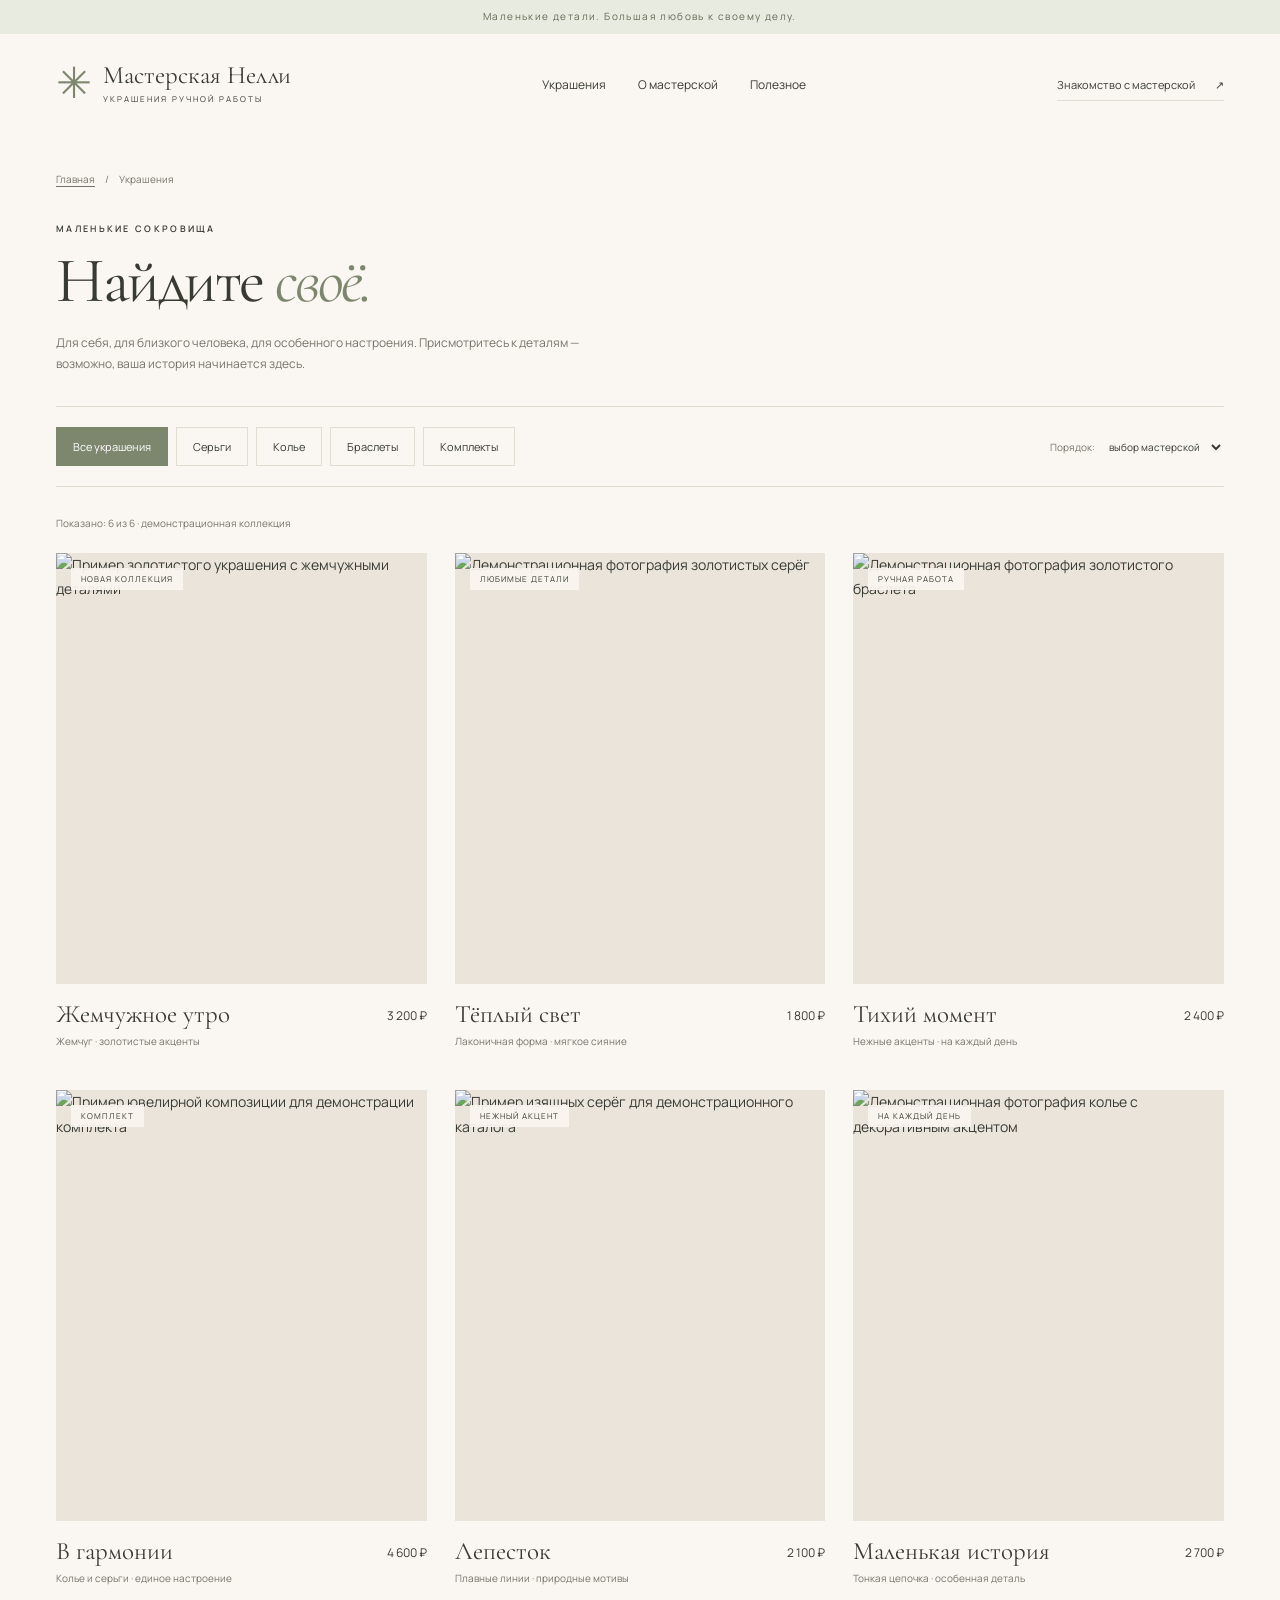
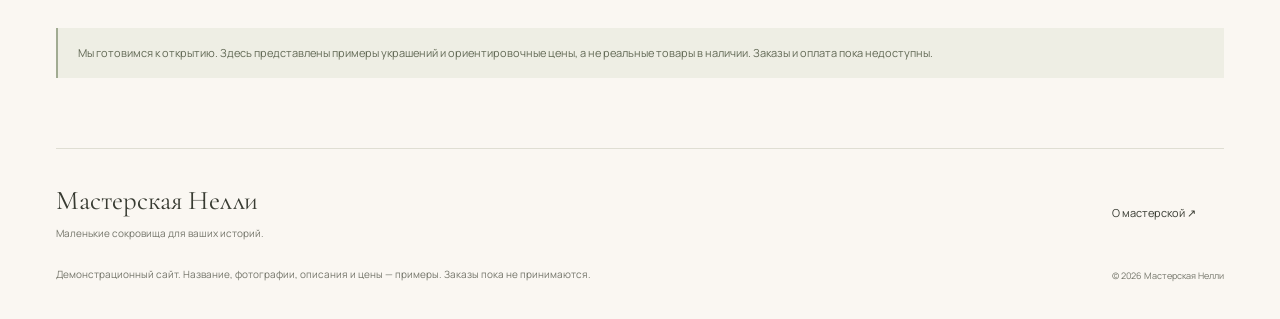
==== catalog.html @ 35646b47 "Nelly workshop initial" ====
<!doctype html>
<html lang="ru">
<head>
  <meta charset="utf-8">
  <meta name="viewport" content="width=device-width, initial-scale=1">
  <meta name="description" content="Коллекция украшений Мастерской Нелли: серьги, колье, браслеты и комплекты. Демонстрационный каталог ручной работы.">
  <meta name="theme-color" content="#faf7f2">
  <title>Украшения — Мастерская Нелли</title>
  <link rel="stylesheet" href="styles.css">
  <script src="app.js" defer></script>
</head>
<body>
  <a class="skip-link" href="#main">Перейти к содержимому</a>
  <div class="announcement">Маленькие детали. Большая любовь к своему делу.</div>
  <header class="site-header">
    <a class="brand" href="index.html" aria-label="Мастерская Нелли — главная"><span class="brand-flower" aria-hidden="true">✳</span><span>Мастерская Нелли<small>украшения ручной работы</small></span></a>
    <nav aria-label="Основная навигация"><a href="catalog.html" aria-current="page">Украшения</a><a href="index.html#story">О мастерской</a><a href="index.html#details">Полезное</a></nav>
    <a class="header-link" href="index.html#story">Знакомство с мастерской <span aria-hidden="true">↗</span></a>
  </header>
  <main id="main" class="container">
    <section class="page-heading" aria-labelledby="catalog-title">
      <nav class="breadcrumbs" aria-label="Хлебные крошки"><a href="index.html">Главная</a><span aria-hidden="true">/</span><span aria-current="page">Украшения</span></nav>
      <p class="eyebrow">Маленькие сокровища</p>
      <h1 id="catalog-title">Найдите <em>своё.</em></h1>
      <p>Для себя, для близкого человека, для особенного настроения. Присмотритесь к деталям — возможно, ваша история начинается здесь.</p>
    </section>
    <section class="catalog-section" aria-label="Каталог украшений">
      <div class="catalog-toolbar">
        <div class="filters" role="group" aria-label="Тип украшения">
          <button class="filter-button" type="button" data-filter="all" aria-pressed="true">Все украшения</button>
          <button class="filter-button" type="button" data-filter="earrings" aria-pressed="false">Серьги</button>
          <button class="filter-button" type="button" data-filter="necklaces" aria-pressed="false">Колье</button>
          <button class="filter-button" type="button" data-filter="bracelets" aria-pressed="false">Браслеты</button>
          <button class="filter-button" type="button" data-filter="sets" aria-pressed="false">Комплекты</button>
        </div>
        <label class="sort-label" for="catalog-sort">Порядок: <select id="catalog-sort"><option value="featured">выбор мастерской</option><option value="price-asc">сначала дешевле</option><option value="price-desc">сначала дороже</option></select></label>
      </div>
      <p class="catalog-count" data-catalog-count aria-live="polite"></p>
      <div class="product-grid" data-catalog></div>
      <noscript><p class="prototype-note">Для просмотра демонстрационного каталога включите JavaScript. Сведения об открытии мастерской появятся на главной странице.</p></noscript>
      <p class="prototype-note">Мы готовимся к открытию. Здесь представлены примеры украшений и ориентировочные цены, а не реальные товары в наличии. Заказы и оплата пока недоступны.</p>
    </section>
  </main>
  <footer class="site-footer container"><div><a class="footer-brand" href="index.html">Мастерская Нелли</a><p>Маленькие сокровища для ваших историй.</p></div><a href="index.html#story">О мастерской ↗</a><p class="demo-note">Демонстрационный сайт. Название, фотографии, описания и цены — примеры. Заказы пока не принимаются.</p><small>© <span data-year>2026</span> Мастерская Нелли</small></footer>
</body>
</html>
---- styles.css ----
@import url('https://fonts.googleapis.com/css2?family=Cormorant+Garamond:ital,wght@0,400;0,500;0,600;1,400;1,500&family=Manrope:wght@400;500;600;700&display=swap');

:root{--paper:#faf7f2;--ink:#383b32;--muted:#74756a;--sage:#7d876e;--sage-dark:#535e46;--blush:#efe1db;--line:#dfded3;--serif:'Cormorant Garamond',Georgia,serif;--sans:'Manrope',Arial,sans-serif}
*{box-sizing:border-box}html{scroll-behavior:smooth;scroll-padding-top:30px}body{margin:0;background:var(--paper);color:var(--ink);font:14px/1.75 var(--sans)}a{color:inherit;text-decoration:none}button,input,select{font:inherit}button,a,select{-webkit-tap-highlight-color:transparent}button{cursor:pointer}img{display:block;width:100%;object-fit:cover}a:focus-visible,button:focus-visible,input:focus-visible,select:focus-visible,summary:focus-visible{outline:3px solid var(--sage-dark);outline-offset:5px}h1,h2,h3,p{margin:0}h1,h2,h3{font-family:var(--serif);font-weight:400;line-height:1.08}em{font-weight:400;color:var(--sage);font-style:italic}.container{width:min(1240px,calc(100% - 112px));margin-inline:auto}.announcement{text-align:center;background:#e8ebdf;color:#626b57;padding:8px 20px;font-size:10px;letter-spacing:1.4px}.site-header{max-width:1440px;margin:auto;display:flex;justify-content:space-between;align-items:center;padding:28px 56px;gap:24px}.brand{display:flex;align-items:center;gap:11px;font:25px/1.1 var(--serif);white-space:nowrap}.brand small{display:block;font:8px/2.4 var(--sans);letter-spacing:2px;text-transform:uppercase}.brand-flower{font-size:43px;color:var(--sage);line-height:1}.site-header nav{display:flex;gap:32px;font-size:12px}.site-header nav a,.header-link{padding-block:6px}.site-header nav a:hover,.text-link:hover,.site-footer a:hover{color:var(--sage)}.header-link{font-size:11px;border-bottom:1px solid var(--line)}.header-link span{margin-left:18px}.skip-link{position:absolute;top:-100px;left:20px;background:var(--paper);padding:12px;z-index:10}.skip-link:focus{top:10px}.hero{display:grid;grid-template-columns:1fr 1fr;gap:70px;align-items:center;padding-top:30px;padding-bottom:72px}.hero-copy{padding:15px 0 25px}.eyebrow{font-size:9px;text-transform:uppercase;letter-spacing:2.3px;font-weight:600;line-height:1.8}.tiny-flower{font-size:20px;vertical-align:middle;margin-right:8px;color:var(--sage)}h1{font-size:clamp(64px,6.3vw,92px);letter-spacing:-2.5px;margin:27px 0 24px;line-height:.99}.hero-description{max-width:350px;font-size:12px;color:var(--muted);line-height:1.95}.button{display:inline-flex;align-items:center;justify-content:center;gap:34px;background:var(--sage);color:white;padding:17px 24px;font-size:11px;border:1px solid transparent;transition:background .2s}.button:hover{background:var(--sage-dark)}.hero .button{margin-top:30px}.hero-note{display:flex;align-items:center;gap:12px;font:italic 16px var(--serif);color:var(--muted);margin-top:30px}.note-line{width:32px;height:1px;background:#b4b7a7}.hero-visual{position:relative;padding:0 12px 22px 0}.hero-image-wrap{position:relative;background:#e8dfd4;border-radius:48% 48% 3px 3px;overflow:hidden}.hero-image{height:550px;filter:saturate(.68);object-position:center}.image-label{position:absolute;bottom:22px;left:0;width:100%;text-align:center;color:#fff;font-size:9px;text-transform:uppercase;letter-spacing:2.2px;text-shadow:0 1px 6px #302b25}.round-note{position:absolute;right:-20px;top:27px;background:#ece8da;border:1px solid #ded9c8;width:107px;height:107px;border-radius:50%;display:flex;flex-direction:column;justify-content:center;align-items:center;font-size:9px;line-height:1.4;transform:rotate(12deg);letter-spacing:1px}.round-note span{font:italic 16px var(--serif)}.floating-note{position:absolute;left:-36px;bottom:0;background:#fffdf8;box-shadow:0 6px 24px #4642370a;padding:16px 23px;display:flex;align-items:center;gap:16px;transform:rotate(-3deg);font:19px var(--serif)}.floating-note>span{font-size:35px;color:var(--sage)}.floating-note small{display:block;font:8px/2.5 var(--sans);color:var(--muted)}.values-strip{display:flex;align-items:center;justify-content:center;gap:50px;border-block:1px solid var(--line);padding:21px 24px;font-size:10px;letter-spacing:.5px}.values-strip i{font-size:17px;color:var(--sage)}.section{padding-block:78px}.section-heading{display:flex;align-items:end;justify-content:space-between;gap:20px}.section-heading h2{margin-top:12px}h2{font-size:clamp(40px,4vw,55px);letter-spacing:-1px}.text-link{font-size:11px;border-bottom:1px solid #b9bdac;padding-bottom:5px;white-space:nowrap}.text-link span{margin-left:24px}.section-intro{color:var(--muted);font-size:12px;margin:18px 0 30px}.product-grid{display:grid;grid-template-columns:repeat(3,minmax(0,1fr));gap:28px}.product-card{min-width:0}.product-photo{display:block;position:relative;background:#ebe4db;overflow:hidden;aspect-ratio:4/4.65}.product-photo img{height:100%;filter:saturate(.65);transition:transform .5s}.product-photo:hover img{transform:scale(1.04)}.product-tag{position:absolute;top:15px;left:15px;background:#faf7f0ed;padding:4px 10px;font-size:8px;letter-spacing:1px;text-transform:uppercase}.product-info{padding-top:17px;display:flex;justify-content:space-between;gap:10px}.product-info h3{font-size:25px}.product-info a:hover{color:var(--sage)}.product-info p{font-size:10px;color:var(--muted);margin-top:5px}.product-price{white-space:nowrap;font-size:12px;padding-top:4px}.story-section{background:#eeeae1;padding-block:65px}.story-grid{display:grid;grid-template-columns:1fr 1fr;gap:90px;align-items:center}.story-art{background:#e2e5da;min-height:370px;padding:40px;position:relative;display:flex;align-items:center;justify-content:center;text-align:center}.story-art-inner{border:1px solid #bfc5b2;padding:45px 20px;width:100%}.story-symbol{position:absolute;top:12px;left:22px;font-size:65px;color:#9aa389;background:#e2e5da;line-height:1}.story-art p{font:35px/1.3 var(--serif);margin:22px 0}.story-signature{font:italic 23px var(--serif)}.story-caption{position:absolute;bottom:12px;font-size:8px;color:#636c58}.story-copy h2{font-size:43px;margin:17px 0 25px}.story-copy>p:not(.eyebrow){font-size:12px;color:var(--muted);margin-top:16px}.handwritten{display:block;font:italic 24px var(--serif);color:var(--sage);margin-top:22px}.center-heading{text-align:center}.center-heading h2{margin-top:15px}.care-grid{display:grid;grid-template-columns:repeat(3,1fr);margin-top:40px}.care-grid article{text-align:center;padding:0 40px}.care-grid article+article{border-left:1px solid var(--line)}.care-icon{font-size:30px;color:var(--sage)}.care-grid h3{font-size:27px;margin:14px 0}.care-grid p{font-size:11px;color:var(--muted)}.closing-banner{background:var(--blush);display:flex;align-items:center;justify-content:space-between;gap:35px;padding:38px 50px;margin-bottom:60px}.closing-banner>span{font-size:65px;color:#b39b8c}.closing-banner p{font:36px/1.13 var(--serif)}.closing-banner em{color:#8b7565}.button-light{background:#faf7f2;color:var(--ink)}.button-light:hover{background:#e4d6cd}.site-footer{display:grid;grid-template-columns:1fr auto;gap:24px;border-top:1px solid var(--line);padding-block:35px}.footer-brand{font:27px var(--serif)}.site-footer p:not(.demo-note){color:var(--muted);font-size:10px;margin-top:8px}.site-footer>a{font-size:11px;align-self:center}.demo-note{font-size:10px;color:var(--muted);max-width:600px}.site-footer small{font-size:9px;align-self:end;color:var(--muted)}
.page-heading{padding:35px 0 32px}.breadcrumbs{display:flex;flex-wrap:wrap;gap:10px;font-size:10px;color:var(--muted);margin-bottom:32px}.breadcrumbs a{text-decoration:underline;text-underline-offset:3px}.page-heading h1{font-size:64px;margin:12px 0 20px}.page-heading>p:not(.eyebrow){font-size:12px;color:var(--muted);max-width:550px}.catalog-toolbar{display:flex;justify-content:space-between;align-items:center;gap:24px;border-block:1px solid var(--line);padding:20px 0;margin-bottom:28px}.filters{display:flex;gap:8px;flex-wrap:wrap}.filter-button{border:1px solid var(--line);background:transparent;padding:9px 16px;font-size:11px;color:var(--ink)}.filter-button[aria-pressed=true]{background:var(--sage);color:white;border-color:var(--sage)}.sort-label{font-size:10px;color:var(--muted)}.sort-label select{background:transparent;border:0;color:var(--ink);max-width:200px;padding:8px}.catalog-section{padding-bottom:70px}.catalog-section .product-grid{row-gap:40px}.catalog-count{font-size:10px;color:var(--muted);margin-bottom:20px}.prototype-note{background:#eeeee4;border-left:2px solid #a1ab92;padding:15px 20px;font-size:11px;color:#626955;line-height:1.8}.catalog-section>.prototype-note{margin-top:40px}.product-layout{display:grid;grid-template-columns:1.1fr 1fr;gap:65px;padding-bottom:65px;align-items:start}.detail-photo{background:#ebe4db;aspect-ratio:4/4.8;filter:saturate(.7)}.photo-credit{font-size:9px;color:var(--muted);margin-top:10px}.product-detail{padding-top:20px}.product-detail h1{font-size:64px;margin:16px 0 18px}.detail-subtitle{color:var(--muted);font-size:12px}.detail-price{font-size:21px;margin:23px 0}.detail-description{font-size:12px;color:var(--muted);margin:25px 0;line-height:1.95}.specifications{margin:25px 0}.specifications>div{display:grid;grid-template-columns:110px 1fr;border-bottom:1px solid var(--line);padding:11px 0;font-size:11px;gap:12px}.specifications dt{color:var(--muted)}.specifications dd{margin:0}.product-detail details{border-bottom:1px solid var(--line);font-size:12px;padding:16px 0}.product-detail summary{cursor:pointer}.product-detail details p{color:var(--muted);padding-top:12px;font-size:11px}.product-detail .text-link{display:inline-block;margin-top:26px}.empty-state{padding:50px 0 100px}.empty-state h1{font-size:52px}.empty-state p{margin:20px 0}.error-message{color:var(--muted);padding-block:20px}
@media(min-width:1600px){.hero{padding-top:55px;padding-bottom:95px}.hero-image{height:610px}}
@media(max-width:1100px){.container{width:calc(100% - 64px)}.site-header{padding:24px 32px}.header-link{display:none}.hero{gap:40px}.hero-image{height:490px}h1{font-size:73px}.values-strip{gap:25px}.story-grid{gap:45px}.story-copy h2{font-size:37px}.care-grid article{padding-inline:25px}.closing-banner{padding:30px}.closing-banner p{font-size:30px}.closing-banner>span{display:none}.product-layout{gap:35px}}
@media(max-width:700px){.container{width:calc(100% - 40px)}.announcement{font-size:8px;letter-spacing:.7px}.site-header{padding:22px 20px;flex-wrap:wrap;gap:18px}.brand{font-size:24px}.brand-flower{font-size:36px}.site-header nav{width:100%;justify-content:space-between;gap:12px;border-top:1px solid var(--line);padding-top:13px;font-size:11px}.hero{grid-template-columns:1fr;gap:35px;padding-top:25px;padding-bottom:45px}.hero-copy{padding:0}.eyebrow{font-size:8px;letter-spacing:1.8px}h1{font-size:71px;margin-top:20px}.hero-description{max-width:350px}.hero .button{margin-top:24px}.hero-note{margin-top:20px}.hero-visual{margin:0 10px 0 18px;padding-right:8px}.hero-image{height:420px}.round-note{right:-12px;width:88px;height:88px;font-size:8px}.floating-note{left:-15px;padding:13px 17px}.values-strip{gap:12px 20px;flex-wrap:wrap;padding:18px 20px;font-size:9px}.values-strip i{font-size:13px}.values-strip i:last-of-type{display:none}.section{padding-block:48px}h2{font-size:41px}.section-heading{align-items:center}.text-link{font-size:10px}.text-link span{margin-left:8px}.section-intro{font-size:11px}.product-grid{grid-template-columns:repeat(2,minmax(0,1fr));gap:24px 14px}.product-grid[data-featured] .product-card:last-child{display:none}.product-tag{font-size:7px;top:9px;left:9px;padding:3px 6px}.product-info{display:block;padding-top:12px}.product-info h3{font-size:23px}.product-info p{font-size:9px}.product-price{display:block;font-size:11px;margin-top:7px}.story-section{padding-block:40px}.story-grid{grid-template-columns:1fr;gap:35px}.story-art{min-height:320px;padding:30px}.story-copy h2{font-size:38px}.care-grid{grid-template-columns:1fr;gap:26px;margin-top:25px}.care-grid article{padding:0 18px 24px}.care-grid article+article{border-left:0;border-top:1px solid var(--line);padding-top:20px}.care-grid h3{margin:8px 0}.care-grid p{max-width:310px;margin:auto}.closing-banner{display:block;text-align:center;padding:32px 20px;margin-bottom:40px}.closing-banner p{font-size:33px}.closing-banner .button{margin-top:25px}.site-footer{grid-template-columns:1fr;gap:20px;padding-block:28px}.site-footer small{font-size:9px}.page-heading{padding-top:18px}.page-heading h1{font-size:55px}.breadcrumbs{margin-bottom:24px;font-size:9px}.catalog-toolbar{align-items:start;flex-direction:column;gap:12px}.filter-button{font-size:10px;padding:8px 12px}.catalog-section .product-grid{row-gap:30px}.product-layout{grid-template-columns:1fr;gap:20px;padding-bottom:35px}.detail-photo{max-height:540px}.product-detail{padding-top:10px}.product-detail h1{font-size:53px}.empty-state h1{font-size:42px}}
@media(prefers-reduced-motion:reduce){html{scroll-behavior:auto}*,*::before,*::after{transition:none!important}}
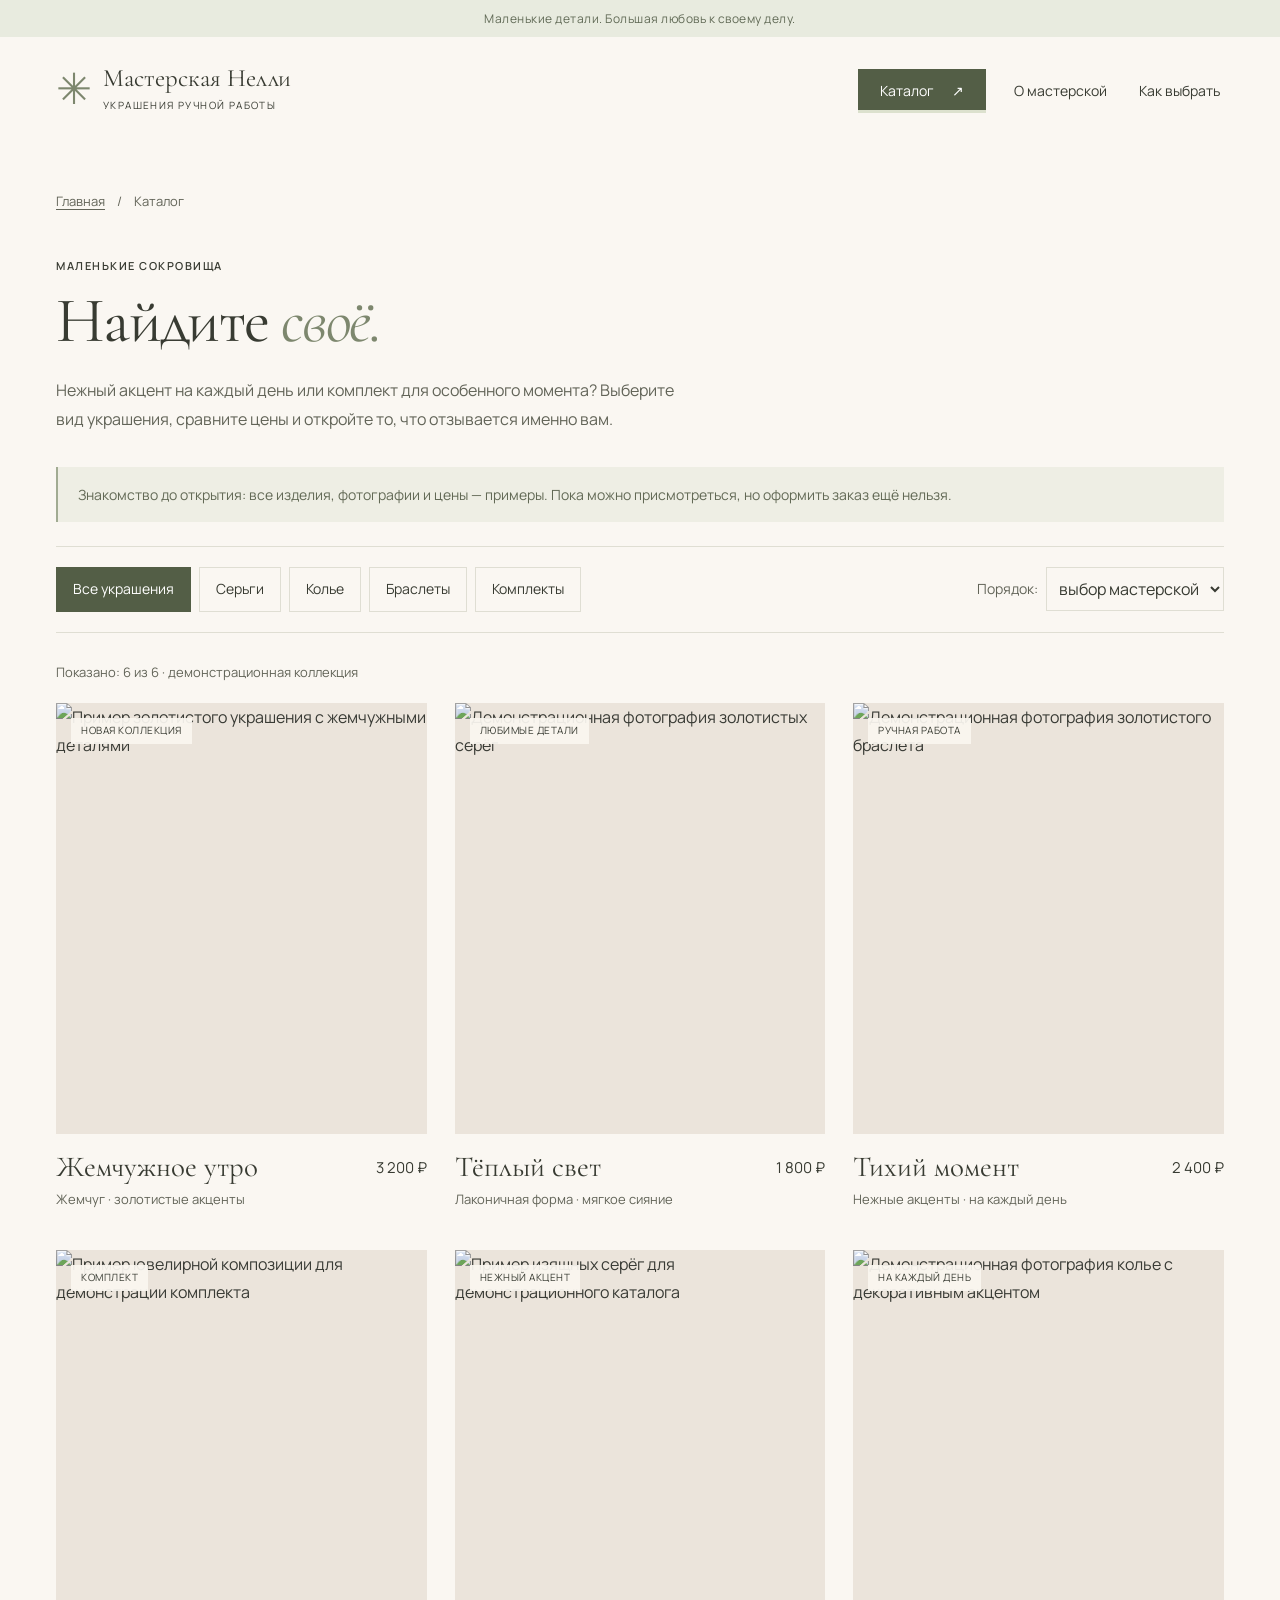
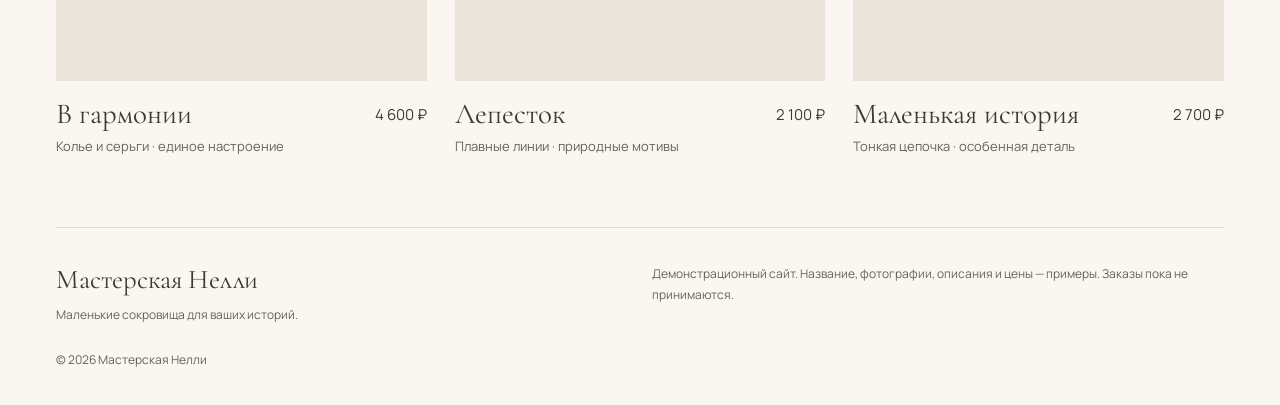
==== commit 56f0945b: "Fixes" ====
--- a/catalog.html
+++ b/catalog.html
@@ -14,17 +14,17 @@
   <div class="announcement">Маленькие детали. Большая любовь к своему делу.</div>
   <header class="site-header">
     <a class="brand" href="index.html" aria-label="Мастерская Нелли — главная"><span class="brand-flower" aria-hidden="true">✳</span><span>Мастерская Нелли<small>украшения ручной работы</small></span></a>
-    <nav aria-label="Основная навигация"><a href="catalog.html" aria-current="page">Украшения</a><a href="index.html#story">О мастерской</a><a href="index.html#details">Полезное</a></nav>
-    <a class="header-link" href="index.html#story">Знакомство с мастерской <span aria-hidden="true">↗</span></a>
+    <nav aria-label="Основная навигация"><a class="catalog-entry" href="catalog.html" aria-current="page">Каталог <span aria-hidden="true">↗</span></a><a href="index.html#story">О мастерской</a><a href="index.html#details">Как выбрать</a></nav>
   </header>
   <main id="main" class="container">
     <section class="page-heading" aria-labelledby="catalog-title">
-      <nav class="breadcrumbs" aria-label="Хлебные крошки"><a href="index.html">Главная</a><span aria-hidden="true">/</span><span aria-current="page">Украшения</span></nav>
+      <nav class="breadcrumbs" aria-label="Хлебные крошки"><a href="index.html">Главная</a><span aria-hidden="true">/</span><span aria-current="page">Каталог</span></nav>
       <p class="eyebrow">Маленькие сокровища</p>
       <h1 id="catalog-title">Найдите <em>своё.</em></h1>
-      <p>Для себя, для близкого человека, для особенного настроения. Присмотритесь к деталям — возможно, ваша история начинается здесь.</p>
+      <p>Нежный акцент на каждый день или комплект для особенного момента? Выберите вид украшения, сравните цены и откройте то, что отзывается именно вам.</p>
     </section>
     <section class="catalog-section" aria-label="Каталог украшений">
+      <p class="prototype-note">Знакомство до открытия: все изделия, фотографии и цены — примеры. Пока можно присмотреться, но оформить заказ ещё нельзя.</p>
       <div class="catalog-toolbar">
         <div class="filters" role="group" aria-label="Тип украшения">
           <button class="filter-button" type="button" data-filter="all" aria-pressed="true">Все украшения</button>
@@ -38,9 +38,8 @@
       <p class="catalog-count" data-catalog-count aria-live="polite"></p>
       <div class="product-grid" data-catalog></div>
       <noscript><p class="prototype-note">Для просмотра демонстрационного каталога включите JavaScript. Сведения об открытии мастерской появятся на главной странице.</p></noscript>
-      <p class="prototype-note">Мы готовимся к открытию. Здесь представлены примеры украшений и ориентировочные цены, а не реальные товары в наличии. Заказы и оплата пока недоступны.</p>
     </section>
   </main>
-  <footer class="site-footer container"><div><a class="footer-brand" href="index.html">Мастерская Нелли</a><p>Маленькие сокровища для ваших историй.</p></div><a href="index.html#story">О мастерской ↗</a><p class="demo-note">Демонстрационный сайт. Название, фотографии, описания и цены — примеры. Заказы пока не принимаются.</p><small>© <span data-year>2026</span> Мастерская Нелли</small></footer>
+  <footer class="site-footer container"><div><a class="footer-brand" href="index.html">Мастерская Нелли</a><p>Маленькие сокровища для ваших историй.</p></div><p class="demo-note">Демонстрационный сайт. Название, фотографии, описания и цены — примеры. Заказы пока не принимаются.</p><small>© <span data-year>2026</span> Мастерская Нелли</small></footer>
 </body>
 </html>
--- a/styles.css
+++ b/styles.css
@@ -6,4 +6,142 @@
 @media(min-width:1600px){.hero{padding-top:55px;padding-bottom:95px}.hero-image{height:610px}}
 @media(max-width:1100px){.container{width:calc(100% - 64px)}.site-header{padding:24px 32px}.header-link{display:none}.hero{gap:40px}.hero-image{height:490px}h1{font-size:73px}.values-strip{gap:25px}.story-grid{gap:45px}.story-copy h2{font-size:37px}.care-grid article{padding-inline:25px}.closing-banner{padding:30px}.closing-banner p{font-size:30px}.closing-banner>span{display:none}.product-layout{gap:35px}}
 @media(max-width:700px){.container{width:calc(100% - 40px)}.announcement{font-size:8px;letter-spacing:.7px}.site-header{padding:22px 20px;flex-wrap:wrap;gap:18px}.brand{font-size:24px}.brand-flower{font-size:36px}.site-header nav{width:100%;justify-content:space-between;gap:12px;border-top:1px solid var(--line);padding-top:13px;font-size:11px}.hero{grid-template-columns:1fr;gap:35px;padding-top:25px;padding-bottom:45px}.hero-copy{padding:0}.eyebrow{font-size:8px;letter-spacing:1.8px}h1{font-size:71px;margin-top:20px}.hero-description{max-width:350px}.hero .button{margin-top:24px}.hero-note{margin-top:20px}.hero-visual{margin:0 10px 0 18px;padding-right:8px}.hero-image{height:420px}.round-note{right:-12px;width:88px;height:88px;font-size:8px}.floating-note{left:-15px;padding:13px 17px}.values-strip{gap:12px 20px;flex-wrap:wrap;padding:18px 20px;font-size:9px}.values-strip i{font-size:13px}.values-strip i:last-of-type{display:none}.section{padding-block:48px}h2{font-size:41px}.section-heading{align-items:center}.text-link{font-size:10px}.text-link span{margin-left:8px}.section-intro{font-size:11px}.product-grid{grid-template-columns:repeat(2,minmax(0,1fr));gap:24px 14px}.product-grid[data-featured] .product-card:last-child{display:none}.product-tag{font-size:7px;top:9px;left:9px;padding:3px 6px}.product-info{display:block;padding-top:12px}.product-info h3{font-size:23px}.product-info p{font-size:9px}.product-price{display:block;font-size:11px;margin-top:7px}.story-section{padding-block:40px}.story-grid{grid-template-columns:1fr;gap:35px}.story-art{min-height:320px;padding:30px}.story-copy h2{font-size:38px}.care-grid{grid-template-columns:1fr;gap:26px;margin-top:25px}.care-grid article{padding:0 18px 24px}.care-grid article+article{border-left:0;border-top:1px solid var(--line);padding-top:20px}.care-grid h3{margin:8px 0}.care-grid p{max-width:310px;margin:auto}.closing-banner{display:block;text-align:center;padding:32px 20px;margin-bottom:40px}.closing-banner p{font-size:33px}.closing-banner .button{margin-top:25px}.site-footer{grid-template-columns:1fr;gap:20px;padding-block:28px}.site-footer small{font-size:9px}.page-heading{padding-top:18px}.page-heading h1{font-size:55px}.breadcrumbs{margin-bottom:24px;font-size:9px}.catalog-toolbar{align-items:start;flex-direction:column;gap:12px}.filter-button{font-size:10px;padding:8px 12px}.catalog-section .product-grid{row-gap:30px}.product-layout{grid-template-columns:1fr;gap:20px;padding-bottom:35px}.detail-photo{max-height:540px}.product-detail{padding-top:10px}.product-detail h1{font-size:53px}.empty-state h1{font-size:42px}}
+/* Shared customer journey and readable, touch-friendly layouts. */
+:root{--muted:#626458}
+body{font-size:16px}
+main,section,article,.hero-copy,.hero-visual,.product-detail{min-width:0}
+h1,h2,h3,p,dd{overflow-wrap:break-word}
+.hero{grid-template-columns:minmax(0,1fr) minmax(0,1fr)}
+h1{font-size:clamp(48px,5.5vw,80px);line-height:1.07;letter-spacing:-1.7px}
+.announcement{font-size:12px;letter-spacing:.5px}
+.brand small{font-size:10px;letter-spacing:1.4px}
+.site-header nav{align-items:center;gap:24px;font-size:14px}
+.site-header nav a{display:inline-flex;align-items:center;justify-content:center;min-height:44px;padding:8px 4px}
+.site-header nav .catalog-entry{background:var(--sage-dark);color:#fff;padding:10px 22px;gap:18px}
+.site-header nav .catalog-entry:hover{background:#414b36;color:#fff}
+.catalog-entry[aria-current=page]{box-shadow:inset 0 -3px #dce1ce}
+.eyebrow{font-size:11px;letter-spacing:1.5px}
+.hero-description{max-width:420px;font-size:16px;line-height:1.85}
+.hero-direction{max-width:390px;font-size:14px;margin:22px 0 12px;color:var(--muted)}
+.hero-copy>.text-link{display:inline-flex;align-items:center;min-height:44px}
+.hero-note{font-size:19px}
+.floating-note small{font-size:11px;line-height:1.7;margin-top:5px}
+.image-label{font-size:11px;letter-spacing:1px}
+.values-strip{font-size:12px;gap:28px;flex-wrap:wrap}
+.section-intro{font-size:15px;line-height:1.8}
+.occasion-grid{display:grid;grid-template-columns:repeat(3,minmax(0,1fr));gap:24px;margin-top:35px}
+.occasion-grid article{padding:32px;background:#eee9df}
+.occasion-grid article:nth-child(2){background:var(--blush)}
+.occasion-grid article:nth-child(3){background:#e6e9df}
+.occasion-grid h3{font-size:32px;margin:22px 0 16px}
+.occasion-grid p{font-size:16px;color:var(--muted)}
+.story-grid{grid-template-columns:minmax(0,1fr) minmax(0,1fr)}
+.story-copy>p:not(.eyebrow){font-size:16px;line-height:1.85}
+.story-caption{font-size:11px;left:15px;right:15px}
+.care-grid p{font-size:16px}
+.care-icon{font:italic 28px var(--serif)}
+.closing-banner>.closing-note{display:block;font:13px/1.8 var(--sans);color:#68584d;max-width:240px}
+.site-footer{grid-template-columns:1fr 1fr;align-items:start}
+.site-footer .demo-note{font-size:12px}
+.site-footer p:not(.demo-note),.site-footer small{font-size:12px}
+.breadcrumbs{font-size:13px;align-items:center;gap:6px 12px}
+.breadcrumbs a{display:inline-flex;align-items:center;min-height:44px}
+.page-heading>p:not(.eyebrow){font-size:16px;line-height:1.85;max-width:640px}
+.catalog-section>.prototype-note{margin-top:0;margin-bottom:24px}
+.catalog-toolbar{flex-wrap:wrap;gap:16px}
+.filter-button{min-height:44px;font-size:14px;padding:9px 16px}
+.filter-button[aria-pressed=true]{background:var(--sage-dark);border-color:var(--sage-dark)}
+.sort-label{font-size:14px;display:flex;align-items:center;gap:8px;flex-wrap:wrap}
+.sort-label select{font-size:16px;min-height:44px;max-width:100%;border:1px solid var(--line);padding:8px}
+.catalog-count{font-size:13px}
+.product-card-link{display:block;height:100%}
+.product-card-link:hover h3{color:var(--sage-dark)}
+.product-card-link:hover img{transform:scale(1.04)}
+.product-tag{font-size:10px;letter-spacing:.5px}
+.product-info{flex-wrap:wrap}
+.product-info h3{font-size:29px}
+.product-info p{font-size:13px}
+.product-price{font-size:15px}
+.prototype-note,.detail-subtitle,.detail-description{font-size:14px}
+.detail-description{font-size:16px}
+.photo-credit{font-size:12px}
+.product-layout{grid-template-columns:minmax(0,1.1fr) minmax(0,1fr)}
+.product-detail h1{font-size:clamp(42px,5vw,64px)}
+.specifications>div{font-size:14px;grid-template-columns:100px minmax(0,1fr)}
+.product-detail details{font-size:16px}
+.product-detail summary{min-height:44px;align-content:center}
+.product-detail details p{font-size:14px}
+.text-link{font-size:14px}
+@media(max-width:1100px){
+  .hero{gap:30px}
+  .occasion-grid{gap:16px}
+  .occasion-grid article{padding:24px}
+  .occasion-grid h3{font-size:29px}
+  .hero-image{height:clamp(390px,48vw,490px)}
+}
+@media(max-width:850px){
+  .hero,.story-grid,.product-layout{grid-template-columns:minmax(0,1fr)}
+  .hero{gap:32px}
+  .hero-copy{max-width:620px}
+  .hero-description{max-width:520px}
+  .hero-visual{width:min(100%,530px);margin-inline:auto}
+  .hero-image{height:470px}
+  .occasion-grid{grid-template-columns:minmax(0,1fr)}
+  .occasion-grid article{padding:28px}
+  .occasion-grid h3 br{display:none}
+  .occasion-grid h3{margin-top:12px}
+  .story-art{max-width:550px;width:100%;margin-inline:auto}
+  .care-grid article{padding-inline:18px}
+  .product-detail{padding-top:0}
+  .detail-photo{max-height:620px}
+}
+@media(max-width:700px){
+  .container{width:calc(100% - 32px)}
+  .site-header{padding:18px 16px;gap:14px}
+  .site-header nav{gap:8px;font-size:13px;padding-top:12px}
+  .site-header nav .catalog-entry{padding:8px 14px;gap:8px}
+  .brand{white-space:normal;font-size:25px}
+  .announcement{font-size:11px;padding:8px 16px}
+  h1{font-size:clamp(43px,9vw,63px);letter-spacing:-1px}
+  h2,.story-copy h2{font-size:clamp(34px,7.8vw,43px)}
+  .hero{padding-top:18px;gap:28px}
+  .hero-description{font-size:16px}
+  .hero-visual{width:calc(100% - 24px);padding-right:0}
+  .hero-image{height:clamp(300px,95vw,460px)}
+  .round-note{right:-10px;top:20px}
+  .floating-note{left:-10px;font-size:20px;max-width:100%;gap:10px}
+  .floating-note small{font-size:10px}
+  .values-strip{font-size:12px;gap:10px 18px}
+  .values-strip i{display:none}
+  .section{padding-block:44px}
+  .care-grid article{padding-inline:8px}
+  .care-grid p{max-width:440px}
+  .closing-banner{padding:28px 20px}
+  .closing-banner p{font-size:clamp(29px,7vw,36px)}
+  .closing-banner>.closing-note{margin:20px auto 0;max-width:none}
+  .site-footer{grid-template-columns:minmax(0,1fr)}
+  .page-heading h1{font-size:clamp(43px,10vw,58px)}
+  .catalog-toolbar{align-items:stretch}
+  .filters{gap:8px}
+  .filter-button{font-size:14px;padding:9px 13px}
+  .sort-label{justify-content:space-between}
+  .product-grid{gap:28px 16px}
+  .product-info h3{font-size:27px}
+  .product-info p{font-size:13px}
+  .product-price{font-size:15px}
+  .product-tag{top:10px;left:10px;font-size:10px}
+  .product-detail h1{font-size:clamp(40px,10vw,55px)}
+  .specifications>div{grid-template-columns:90px minmax(0,1fr);gap:10px}
+  .empty-state h1{font-size:clamp(37px,9vw,50px)}
+}
+@media(max-width:420px){
+  .product-grid{grid-template-columns:minmax(0,1fr)}
+  .product-photo{aspect-ratio:1/1.05}
+  .site-header nav{font-size:12px;gap:4px}
+  .site-header nav .catalog-entry{padding-inline:12px}
+  .story-art{padding:30px 22px 45px}
+  .story-art-inner{padding:38px 14px}
+  .story-art p{font-size:30px}
+  .story-caption{font-size:11px;bottom:10px}
+}
 @media(prefers-reduced-motion:reduce){html{scroll-behavior:auto}*,*::before,*::after{transition:none!important}}
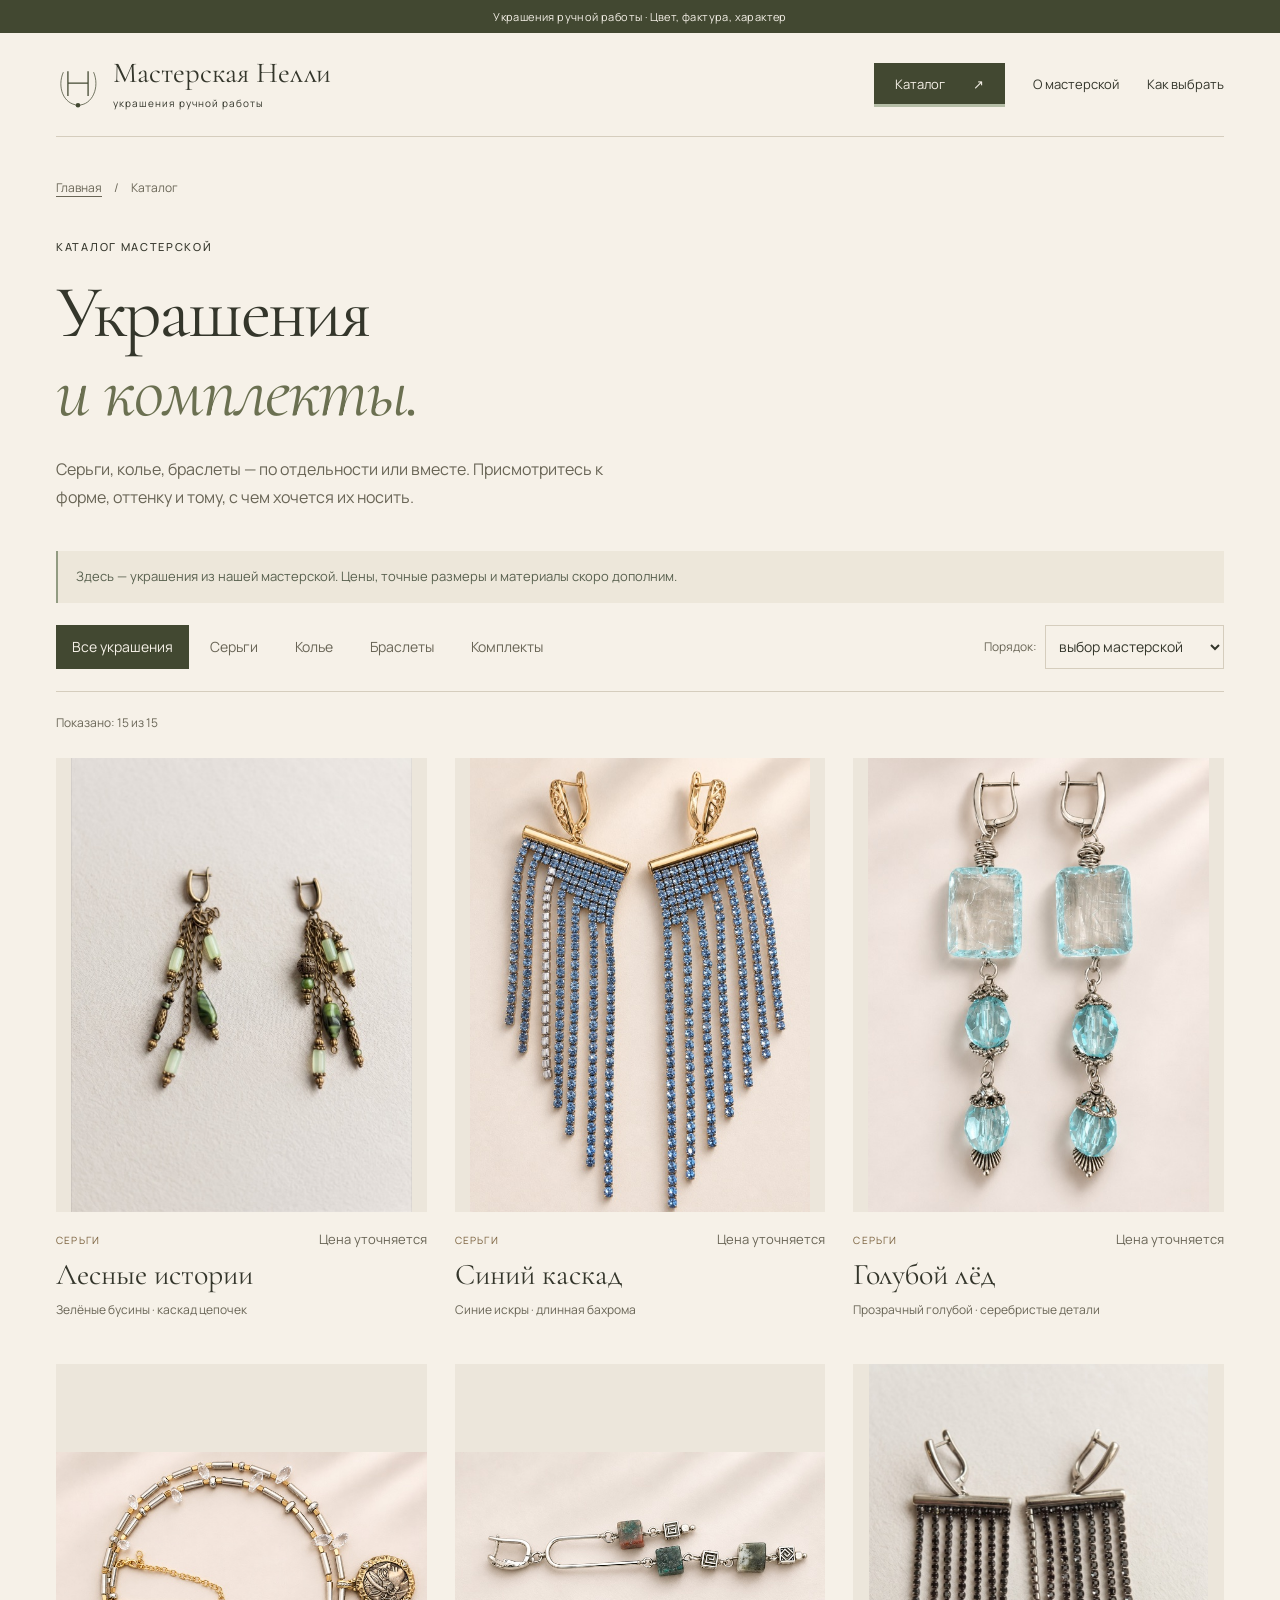
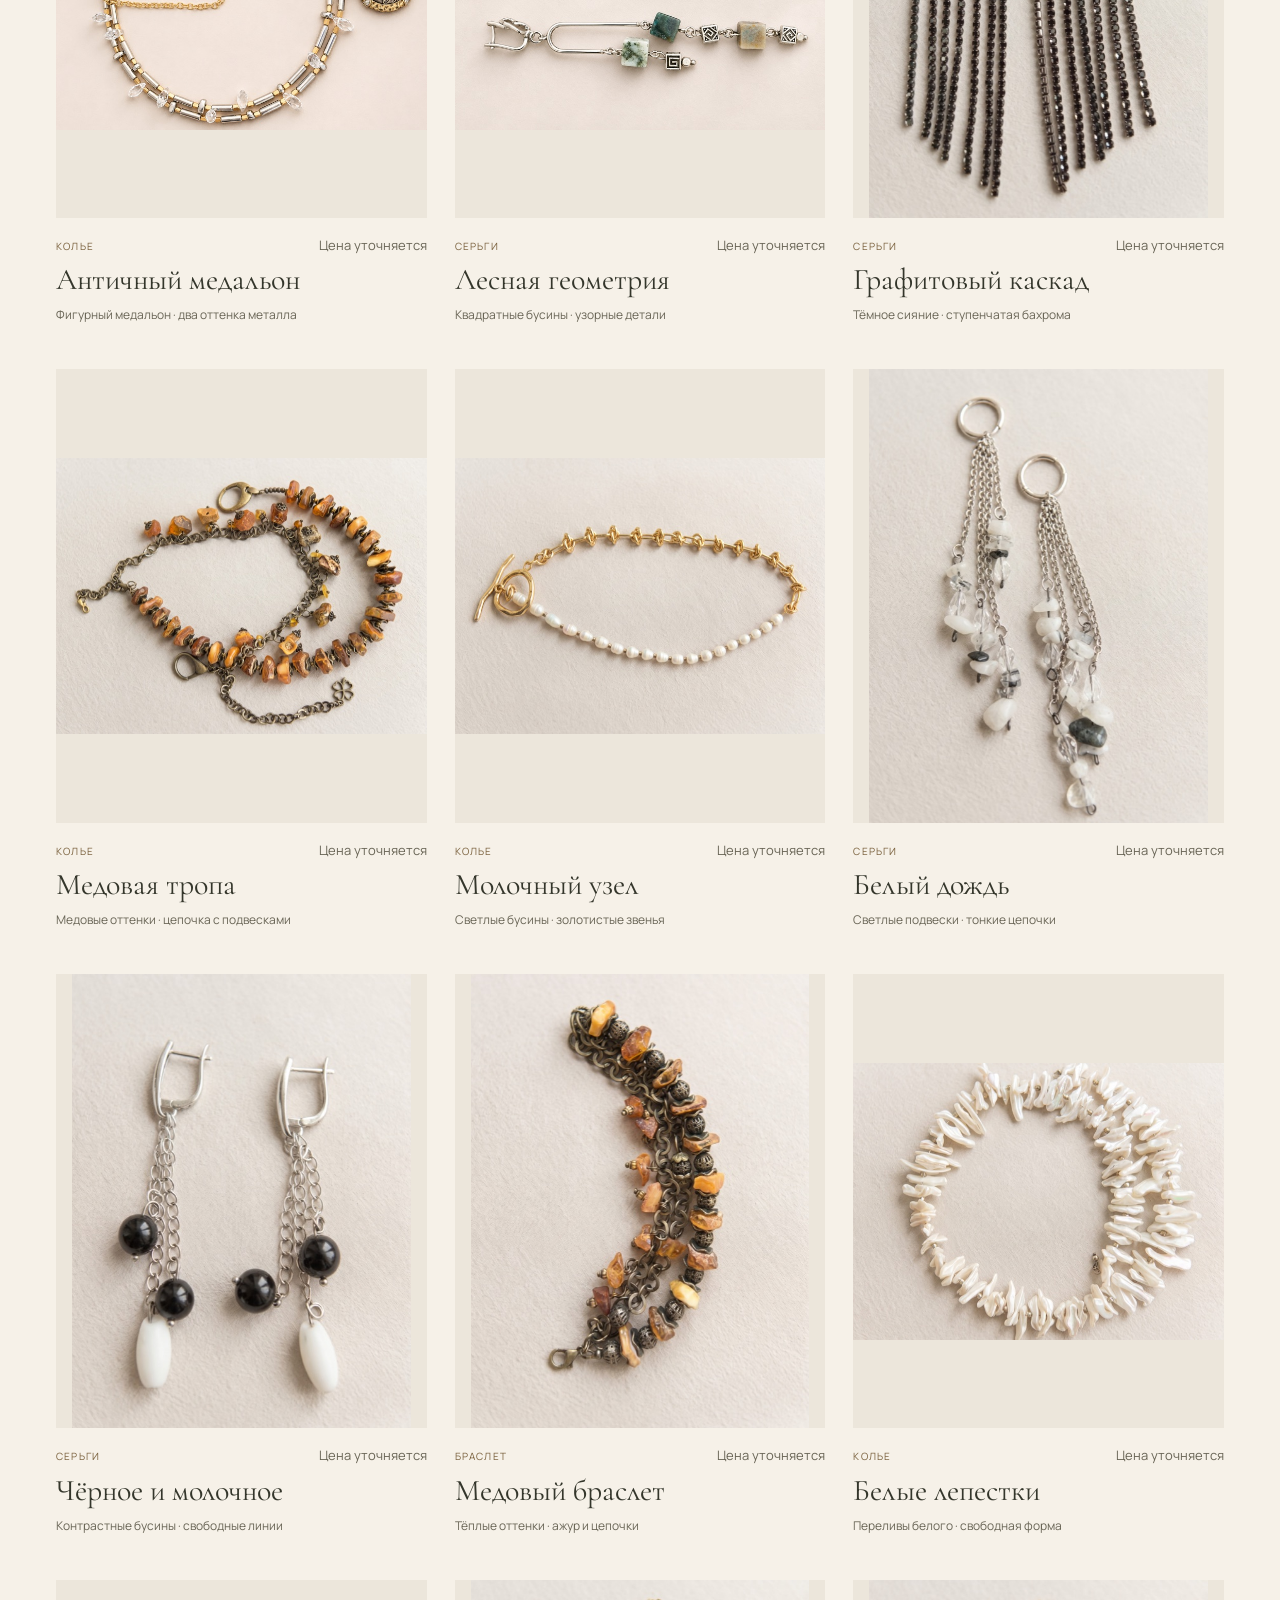
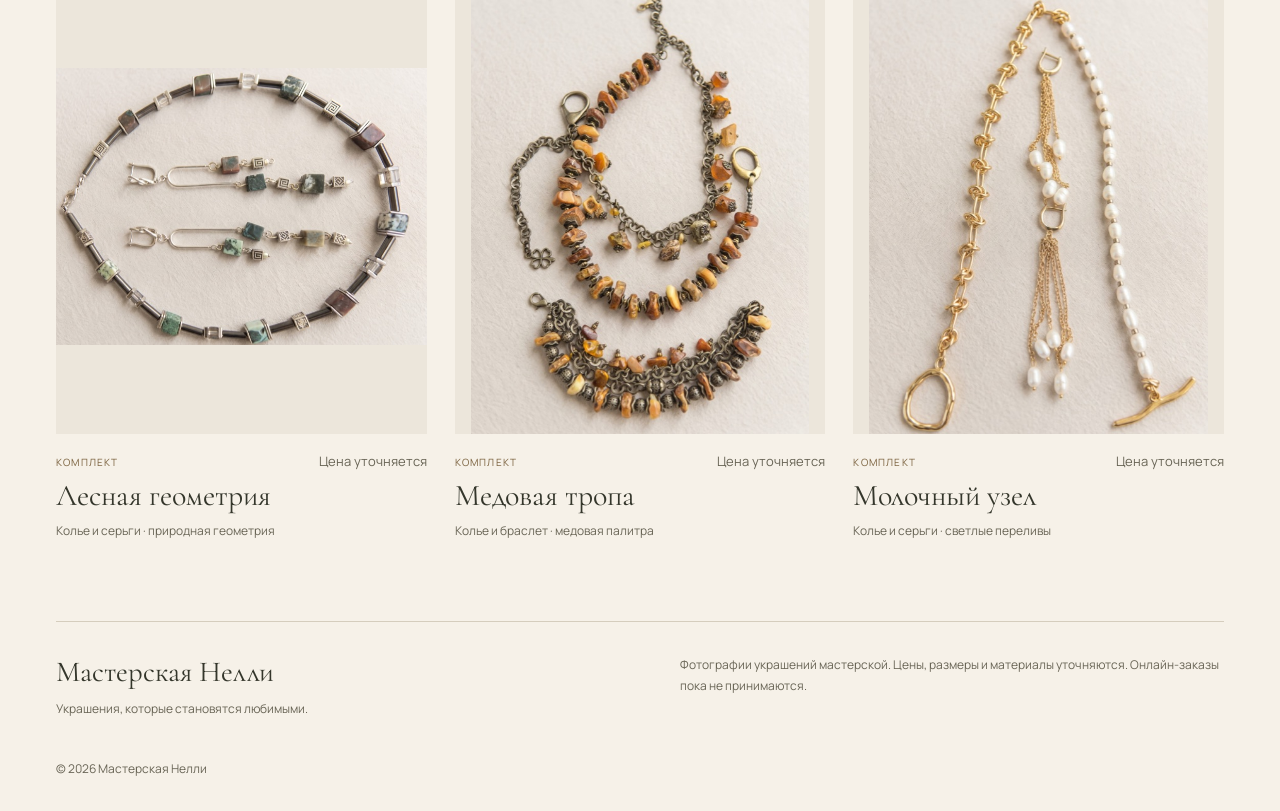
==== commit ac2412d9: "products" ====
--- a/catalog.html
+++ b/catalog.html
@@ -3,28 +3,28 @@
 <head>
   <meta charset="utf-8">
   <meta name="viewport" content="width=device-width, initial-scale=1">
-  <meta name="description" content="Коллекция украшений Мастерской Нелли: серьги, колье, браслеты и комплекты. Демонстрационный каталог ручной работы.">
-  <meta name="theme-color" content="#faf7f2">
+  <meta name="description" content="Коллекция украшений Мастерской Нелли: серьги, колье, браслеты и комплекты. Фотографии украшений ручной работы.">
+  <meta name="theme-color" content="#f6f1e8">
   <title>Украшения — Мастерская Нелли</title>
-  <link rel="stylesheet" href="styles.css">
-  <script src="app.js" defer></script>
+  <link rel="stylesheet" href="styles.css?v=4">
+  <script src="app.js?v=4" defer></script>
 </head>
 <body>
   <a class="skip-link" href="#main">Перейти к содержимому</a>
-  <div class="announcement">Маленькие детали. Большая любовь к своему делу.</div>
+  <div class="announcement">Украшения ручной работы · Цвет, фактура, характер</div>
   <header class="site-header">
-    <a class="brand" href="index.html" aria-label="Мастерская Нелли — главная"><span class="brand-flower" aria-hidden="true">✳</span><span>Мастерская Нелли<small>украшения ручной работы</small></span></a>
+    <a class="brand" href="index.html" aria-label="Мастерская Нелли — главная"><svg class="brand-mark" viewBox="0 0 48 54" fill="none" aria-hidden="true"><path d="M13 39V12m22 0v27M13 25h22" stroke="currentColor" stroke-width="1.4"/><path d="M8 13C1 29 8 48 24 49c16 0 24-20 17-36" stroke="currentColor" stroke-width=".8"/><circle cx="24" cy="49" r="2.5" fill="currentColor"/></svg><span>Мастерская Нелли<small>украшения ручной работы</small></span></a>
     <nav aria-label="Основная навигация"><a class="catalog-entry" href="catalog.html" aria-current="page">Каталог <span aria-hidden="true">↗</span></a><a href="index.html#story">О мастерской</a><a href="index.html#details">Как выбрать</a></nav>
   </header>
   <main id="main" class="container">
     <section class="page-heading" aria-labelledby="catalog-title">
       <nav class="breadcrumbs" aria-label="Хлебные крошки"><a href="index.html">Главная</a><span aria-hidden="true">/</span><span aria-current="page">Каталог</span></nav>
-      <p class="eyebrow">Маленькие сокровища</p>
-      <h1 id="catalog-title">Найдите <em>своё.</em></h1>
-      <p>Нежный акцент на каждый день или комплект для особенного момента? Выберите вид украшения, сравните цены и откройте то, что отзывается именно вам.</p>
+      <p class="eyebrow">Каталог мастерской</p>
+      <h1 id="catalog-title">Украшения<br><em>и комплекты.</em></h1>
+      <p>Серьги, колье, браслеты — по отдельности или вместе. Присмотритесь к форме, оттенку и тому, с чем хочется их носить.</p>
     </section>
     <section class="catalog-section" aria-label="Каталог украшений">
-      <p class="prototype-note">Знакомство до открытия: все изделия, фотографии и цены — примеры. Пока можно присмотреться, но оформить заказ ещё нельзя.</p>
+      <p class="prototype-note">Здесь — украшения из нашей мастерской. Цены, точные размеры и материалы скоро дополним.</p>
       <div class="catalog-toolbar">
         <div class="filters" role="group" aria-label="Тип украшения">
           <button class="filter-button" type="button" data-filter="all" aria-pressed="true">Все украшения</button>
@@ -33,13 +33,13 @@
           <button class="filter-button" type="button" data-filter="bracelets" aria-pressed="false">Браслеты</button>
           <button class="filter-button" type="button" data-filter="sets" aria-pressed="false">Комплекты</button>
         </div>
-        <label class="sort-label" for="catalog-sort">Порядок: <select id="catalog-sort"><option value="featured">выбор мастерской</option><option value="price-asc">сначала дешевле</option><option value="price-desc">сначала дороже</option></select></label>
+        <label class="sort-label" for="catalog-sort">Порядок: <select id="catalog-sort"><option value="featured">выбор мастерской</option><option value="name-asc">по названию</option><option value="price-asc">сначала дешевле</option><option value="price-desc">сначала дороже</option></select></label>
       </div>
       <p class="catalog-count" data-catalog-count aria-live="polite"></p>
       <div class="product-grid" data-catalog></div>
-      <noscript><p class="prototype-note">Для просмотра демонстрационного каталога включите JavaScript. Сведения об открытии мастерской появятся на главной странице.</p></noscript>
+      <noscript><p class="prototype-note">Для просмотра каталога включите JavaScript. Сведения об открытии мастерской появятся на главной странице.</p></noscript>
     </section>
   </main>
-  <footer class="site-footer container"><div><a class="footer-brand" href="index.html">Мастерская Нелли</a><p>Маленькие сокровища для ваших историй.</p></div><p class="demo-note">Демонстрационный сайт. Название, фотографии, описания и цены — примеры. Заказы пока не принимаются.</p><small>© <span data-year>2026</span> Мастерская Нелли</small></footer>
+  <footer class="site-footer container"><div><a class="footer-brand" href="index.html">Мастерская Нелли</a><p>Украшения, которые становятся любимыми.</p></div><p class="demo-note">Фотографии украшений мастерской. Цены, размеры и материалы уточняются. Онлайн-заказы пока не принимаются.</p><small>© <span data-year>2026</span> Мастерская Нелли</small></footer>
 </body>
 </html>
--- a/styles.css
+++ b/styles.css
@@ -1,147 +1,270 @@
-@import url('https://fonts.googleapis.com/css2?family=Cormorant+Garamond:ital,wght@0,400;0,500;0,600;1,400;1,500&family=Manrope:wght@400;500;600;700&display=swap');
+@import url('https://fonts.googleapis.com/css2?family=Cormorant+Garamond:ital,wght@0,400;0,500;0,600;1,400;1,500&family=Manrope:wght@400;500;600&display=swap');
 
-:root{--paper:#faf7f2;--ink:#383b32;--muted:#74756a;--sage:#7d876e;--sage-dark:#535e46;--blush:#efe1db;--line:#dfded3;--serif:'Cormorant Garamond',Georgia,serif;--sans:'Manrope',Arial,sans-serif}
-*{box-sizing:border-box}html{scroll-behavior:smooth;scroll-padding-top:30px}body{margin:0;background:var(--paper);color:var(--ink);font:14px/1.75 var(--sans)}a{color:inherit;text-decoration:none}button,input,select{font:inherit}button,a,select{-webkit-tap-highlight-color:transparent}button{cursor:pointer}img{display:block;width:100%;object-fit:cover}a:focus-visible,button:focus-visible,input:focus-visible,select:focus-visible,summary:focus-visible{outline:3px solid var(--sage-dark);outline-offset:5px}h1,h2,h3,p{margin:0}h1,h2,h3{font-family:var(--serif);font-weight:400;line-height:1.08}em{font-weight:400;color:var(--sage);font-style:italic}.container{width:min(1240px,calc(100% - 112px));margin-inline:auto}.announcement{text-align:center;background:#e8ebdf;color:#626b57;padding:8px 20px;font-size:10px;letter-spacing:1.4px}.site-header{max-width:1440px;margin:auto;display:flex;justify-content:space-between;align-items:center;padding:28px 56px;gap:24px}.brand{display:flex;align-items:center;gap:11px;font:25px/1.1 var(--serif);white-space:nowrap}.brand small{display:block;font:8px/2.4 var(--sans);letter-spacing:2px;text-transform:uppercase}.brand-flower{font-size:43px;color:var(--sage);line-height:1}.site-header nav{display:flex;gap:32px;font-size:12px}.site-header nav a,.header-link{padding-block:6px}.site-header nav a:hover,.text-link:hover,.site-footer a:hover{color:var(--sage)}.header-link{font-size:11px;border-bottom:1px solid var(--line)}.header-link span{margin-left:18px}.skip-link{position:absolute;top:-100px;left:20px;background:var(--paper);padding:12px;z-index:10}.skip-link:focus{top:10px}.hero{display:grid;grid-template-columns:1fr 1fr;gap:70px;align-items:center;padding-top:30px;padding-bottom:72px}.hero-copy{padding:15px 0 25px}.eyebrow{font-size:9px;text-transform:uppercase;letter-spacing:2.3px;font-weight:600;line-height:1.8}.tiny-flower{font-size:20px;vertical-align:middle;margin-right:8px;color:var(--sage)}h1{font-size:clamp(64px,6.3vw,92px);letter-spacing:-2.5px;margin:27px 0 24px;line-height:.99}.hero-description{max-width:350px;font-size:12px;color:var(--muted);line-height:1.95}.button{display:inline-flex;align-items:center;justify-content:center;gap:34px;background:var(--sage);color:white;padding:17px 24px;font-size:11px;border:1px solid transparent;transition:background .2s}.button:hover{background:var(--sage-dark)}.hero .button{margin-top:30px}.hero-note{display:flex;align-items:center;gap:12px;font:italic 16px var(--serif);color:var(--muted);margin-top:30px}.note-line{width:32px;height:1px;background:#b4b7a7}.hero-visual{position:relative;padding:0 12px 22px 0}.hero-image-wrap{position:relative;background:#e8dfd4;border-radius:48% 48% 3px 3px;overflow:hidden}.hero-image{height:550px;filter:saturate(.68);object-position:center}.image-label{position:absolute;bottom:22px;left:0;width:100%;text-align:center;color:#fff;font-size:9px;text-transform:uppercase;letter-spacing:2.2px;text-shadow:0 1px 6px #302b25}.round-note{position:absolute;right:-20px;top:27px;background:#ece8da;border:1px solid #ded9c8;width:107px;height:107px;border-radius:50%;display:flex;flex-direction:column;justify-content:center;align-items:center;font-size:9px;line-height:1.4;transform:rotate(12deg);letter-spacing:1px}.round-note span{font:italic 16px var(--serif)}.floating-note{position:absolute;left:-36px;bottom:0;background:#fffdf8;box-shadow:0 6px 24px #4642370a;padding:16px 23px;display:flex;align-items:center;gap:16px;transform:rotate(-3deg);font:19px var(--serif)}.floating-note>span{font-size:35px;color:var(--sage)}.floating-note small{display:block;font:8px/2.5 var(--sans);color:var(--muted)}.values-strip{display:flex;align-items:center;justify-content:center;gap:50px;border-block:1px solid var(--line);padding:21px 24px;font-size:10px;letter-spacing:.5px}.values-strip i{font-size:17px;color:var(--sage)}.section{padding-block:78px}.section-heading{display:flex;align-items:end;justify-content:space-between;gap:20px}.section-heading h2{margin-top:12px}h2{font-size:clamp(40px,4vw,55px);letter-spacing:-1px}.text-link{font-size:11px;border-bottom:1px solid #b9bdac;padding-bottom:5px;white-space:nowrap}.text-link span{margin-left:24px}.section-intro{color:var(--muted);font-size:12px;margin:18px 0 30px}.product-grid{display:grid;grid-template-columns:repeat(3,minmax(0,1fr));gap:28px}.product-card{min-width:0}.product-photo{display:block;position:relative;background:#ebe4db;overflow:hidden;aspect-ratio:4/4.65}.product-photo img{height:100%;filter:saturate(.65);transition:transform .5s}.product-photo:hover img{transform:scale(1.04)}.product-tag{position:absolute;top:15px;left:15px;background:#faf7f0ed;padding:4px 10px;font-size:8px;letter-spacing:1px;text-transform:uppercase}.product-info{padding-top:17px;display:flex;justify-content:space-between;gap:10px}.product-info h3{font-size:25px}.product-info a:hover{color:var(--sage)}.product-info p{font-size:10px;color:var(--muted);margin-top:5px}.product-price{white-space:nowrap;font-size:12px;padding-top:4px}.story-section{background:#eeeae1;padding-block:65px}.story-grid{display:grid;grid-template-columns:1fr 1fr;gap:90px;align-items:center}.story-art{background:#e2e5da;min-height:370px;padding:40px;position:relative;display:flex;align-items:center;justify-content:center;text-align:center}.story-art-inner{border:1px solid #bfc5b2;padding:45px 20px;width:100%}.story-symbol{position:absolute;top:12px;left:22px;font-size:65px;color:#9aa389;background:#e2e5da;line-height:1}.story-art p{font:35px/1.3 var(--serif);margin:22px 0}.story-signature{font:italic 23px var(--serif)}.story-caption{position:absolute;bottom:12px;font-size:8px;color:#636c58}.story-copy h2{font-size:43px;margin:17px 0 25px}.story-copy>p:not(.eyebrow){font-size:12px;color:var(--muted);margin-top:16px}.handwritten{display:block;font:italic 24px var(--serif);color:var(--sage);margin-top:22px}.center-heading{text-align:center}.center-heading h2{margin-top:15px}.care-grid{display:grid;grid-template-columns:repeat(3,1fr);margin-top:40px}.care-grid article{text-align:center;padding:0 40px}.care-grid article+article{border-left:1px solid var(--line)}.care-icon{font-size:30px;color:var(--sage)}.care-grid h3{font-size:27px;margin:14px 0}.care-grid p{font-size:11px;color:var(--muted)}.closing-banner{background:var(--blush);display:flex;align-items:center;justify-content:space-between;gap:35px;padding:38px 50px;margin-bottom:60px}.closing-banner>span{font-size:65px;color:#b39b8c}.closing-banner p{font:36px/1.13 var(--serif)}.closing-banner em{color:#8b7565}.button-light{background:#faf7f2;color:var(--ink)}.button-light:hover{background:#e4d6cd}.site-footer{display:grid;grid-template-columns:1fr auto;gap:24px;border-top:1px solid var(--line);padding-block:35px}.footer-brand{font:27px var(--serif)}.site-footer p:not(.demo-note){color:var(--muted);font-size:10px;margin-top:8px}.site-footer>a{font-size:11px;align-self:center}.demo-note{font-size:10px;color:var(--muted);max-width:600px}.site-footer small{font-size:9px;align-self:end;color:var(--muted)}
-.page-heading{padding:35px 0 32px}.breadcrumbs{display:flex;flex-wrap:wrap;gap:10px;font-size:10px;color:var(--muted);margin-bottom:32px}.breadcrumbs a{text-decoration:underline;text-underline-offset:3px}.page-heading h1{font-size:64px;margin:12px 0 20px}.page-heading>p:not(.eyebrow){font-size:12px;color:var(--muted);max-width:550px}.catalog-toolbar{display:flex;justify-content:space-between;align-items:center;gap:24px;border-block:1px solid var(--line);padding:20px 0;margin-bottom:28px}.filters{display:flex;gap:8px;flex-wrap:wrap}.filter-button{border:1px solid var(--line);background:transparent;padding:9px 16px;font-size:11px;color:var(--ink)}.filter-button[aria-pressed=true]{background:var(--sage);color:white;border-color:var(--sage)}.sort-label{font-size:10px;color:var(--muted)}.sort-label select{background:transparent;border:0;color:var(--ink);max-width:200px;padding:8px}.catalog-section{padding-bottom:70px}.catalog-section .product-grid{row-gap:40px}.catalog-count{font-size:10px;color:var(--muted);margin-bottom:20px}.prototype-note{background:#eeeee4;border-left:2px solid #a1ab92;padding:15px 20px;font-size:11px;color:#626955;line-height:1.8}.catalog-section>.prototype-note{margin-top:40px}.product-layout{display:grid;grid-template-columns:1.1fr 1fr;gap:65px;padding-bottom:65px;align-items:start}.detail-photo{background:#ebe4db;aspect-ratio:4/4.8;filter:saturate(.7)}.photo-credit{font-size:9px;color:var(--muted);margin-top:10px}.product-detail{padding-top:20px}.product-detail h1{font-size:64px;margin:16px 0 18px}.detail-subtitle{color:var(--muted);font-size:12px}.detail-price{font-size:21px;margin:23px 0}.detail-description{font-size:12px;color:var(--muted);margin:25px 0;line-height:1.95}.specifications{margin:25px 0}.specifications>div{display:grid;grid-template-columns:110px 1fr;border-bottom:1px solid var(--line);padding:11px 0;font-size:11px;gap:12px}.specifications dt{color:var(--muted)}.specifications dd{margin:0}.product-detail details{border-bottom:1px solid var(--line);font-size:12px;padding:16px 0}.product-detail summary{cursor:pointer}.product-detail details p{color:var(--muted);padding-top:12px;font-size:11px}.product-detail .text-link{display:inline-block;margin-top:26px}.empty-state{padding:50px 0 100px}.empty-state h1{font-size:52px}.empty-state p{margin:20px 0}.error-message{color:var(--muted);padding-block:20px}
-@media(min-width:1600px){.hero{padding-top:55px;padding-bottom:95px}.hero-image{height:610px}}
-@media(max-width:1100px){.container{width:calc(100% - 64px)}.site-header{padding:24px 32px}.header-link{display:none}.hero{gap:40px}.hero-image{height:490px}h1{font-size:73px}.values-strip{gap:25px}.story-grid{gap:45px}.story-copy h2{font-size:37px}.care-grid article{padding-inline:25px}.closing-banner{padding:30px}.closing-banner p{font-size:30px}.closing-banner>span{display:none}.product-layout{gap:35px}}
-@media(max-width:700px){.container{width:calc(100% - 40px)}.announcement{font-size:8px;letter-spacing:.7px}.site-header{padding:22px 20px;flex-wrap:wrap;gap:18px}.brand{font-size:24px}.brand-flower{font-size:36px}.site-header nav{width:100%;justify-content:space-between;gap:12px;border-top:1px solid var(--line);padding-top:13px;font-size:11px}.hero{grid-template-columns:1fr;gap:35px;padding-top:25px;padding-bottom:45px}.hero-copy{padding:0}.eyebrow{font-size:8px;letter-spacing:1.8px}h1{font-size:71px;margin-top:20px}.hero-description{max-width:350px}.hero .button{margin-top:24px}.hero-note{margin-top:20px}.hero-visual{margin:0 10px 0 18px;padding-right:8px}.hero-image{height:420px}.round-note{right:-12px;width:88px;height:88px;font-size:8px}.floating-note{left:-15px;padding:13px 17px}.values-strip{gap:12px 20px;flex-wrap:wrap;padding:18px 20px;font-size:9px}.values-strip i{font-size:13px}.values-strip i:last-of-type{display:none}.section{padding-block:48px}h2{font-size:41px}.section-heading{align-items:center}.text-link{font-size:10px}.text-link span{margin-left:8px}.section-intro{font-size:11px}.product-grid{grid-template-columns:repeat(2,minmax(0,1fr));gap:24px 14px}.product-grid[data-featured] .product-card:last-child{display:none}.product-tag{font-size:7px;top:9px;left:9px;padding:3px 6px}.product-info{display:block;padding-top:12px}.product-info h3{font-size:23px}.product-info p{font-size:9px}.product-price{display:block;font-size:11px;margin-top:7px}.story-section{padding-block:40px}.story-grid{grid-template-columns:1fr;gap:35px}.story-art{min-height:320px;padding:30px}.story-copy h2{font-size:38px}.care-grid{grid-template-columns:1fr;gap:26px;margin-top:25px}.care-grid article{padding:0 18px 24px}.care-grid article+article{border-left:0;border-top:1px solid var(--line);padding-top:20px}.care-grid h3{margin:8px 0}.care-grid p{max-width:310px;margin:auto}.closing-banner{display:block;text-align:center;padding:32px 20px;margin-bottom:40px}.closing-banner p{font-size:33px}.closing-banner .button{margin-top:25px}.site-footer{grid-template-columns:1fr;gap:20px;padding-block:28px}.site-footer small{font-size:9px}.page-heading{padding-top:18px}.page-heading h1{font-size:55px}.breadcrumbs{margin-bottom:24px;font-size:9px}.catalog-toolbar{align-items:start;flex-direction:column;gap:12px}.filter-button{font-size:10px;padding:8px 12px}.catalog-section .product-grid{row-gap:30px}.product-layout{grid-template-columns:1fr;gap:20px;padding-bottom:35px}.detail-photo{max-height:540px}.product-detail{padding-top:10px}.product-detail h1{font-size:53px}.empty-state h1{font-size:42px}}
-/* Shared customer journey and readable, touch-friendly layouts. */
-:root{--muted:#626458}
-body{font-size:16px}
-main,section,article,.hero-copy,.hero-visual,.product-detail{min-width:0}
-h1,h2,h3,p,dd{overflow-wrap:break-word}
-.hero{grid-template-columns:minmax(0,1fr) minmax(0,1fr)}
-h1{font-size:clamp(48px,5.5vw,80px);line-height:1.07;letter-spacing:-1.7px}
-.announcement{font-size:12px;letter-spacing:.5px}
-.brand small{font-size:10px;letter-spacing:1.4px}
-.site-header nav{align-items:center;gap:24px;font-size:14px}
-.site-header nav a{display:inline-flex;align-items:center;justify-content:center;min-height:44px;padding:8px 4px}
-.site-header nav .catalog-entry{background:var(--sage-dark);color:#fff;padding:10px 22px;gap:18px}
-.site-header nav .catalog-entry:hover{background:#414b36;color:#fff}
-.catalog-entry[aria-current=page]{box-shadow:inset 0 -3px #dce1ce}
-.eyebrow{font-size:11px;letter-spacing:1.5px}
-.hero-description{max-width:420px;font-size:16px;line-height:1.85}
-.hero-direction{max-width:390px;font-size:14px;margin:22px 0 12px;color:var(--muted)}
-.hero-copy>.text-link{display:inline-flex;align-items:center;min-height:44px}
-.hero-note{font-size:19px}
-.floating-note small{font-size:11px;line-height:1.7;margin-top:5px}
-.image-label{font-size:11px;letter-spacing:1px}
-.values-strip{font-size:12px;gap:28px;flex-wrap:wrap}
-.section-intro{font-size:15px;line-height:1.8}
-.occasion-grid{display:grid;grid-template-columns:repeat(3,minmax(0,1fr));gap:24px;margin-top:35px}
-.occasion-grid article{padding:32px;background:#eee9df}
-.occasion-grid article:nth-child(2){background:var(--blush)}
-.occasion-grid article:nth-child(3){background:#e6e9df}
-.occasion-grid h3{font-size:32px;margin:22px 0 16px}
-.occasion-grid p{font-size:16px;color:var(--muted)}
-.story-grid{grid-template-columns:minmax(0,1fr) minmax(0,1fr)}
-.story-copy>p:not(.eyebrow){font-size:16px;line-height:1.85}
-.story-caption{font-size:11px;left:15px;right:15px}
-.care-grid p{font-size:16px}
-.care-icon{font:italic 28px var(--serif)}
-.closing-banner>.closing-note{display:block;font:13px/1.8 var(--sans);color:#68584d;max-width:240px}
-.site-footer{grid-template-columns:1fr 1fr;align-items:start}
-.site-footer .demo-note{font-size:12px}
-.site-footer p:not(.demo-note),.site-footer small{font-size:12px}
-.breadcrumbs{font-size:13px;align-items:center;gap:6px 12px}
-.breadcrumbs a{display:inline-flex;align-items:center;min-height:44px}
-.page-heading>p:not(.eyebrow){font-size:16px;line-height:1.85;max-width:640px}
-.catalog-section>.prototype-note{margin-top:0;margin-bottom:24px}
-.catalog-toolbar{flex-wrap:wrap;gap:16px}
-.filter-button{min-height:44px;font-size:14px;padding:9px 16px}
-.filter-button[aria-pressed=true]{background:var(--sage-dark);border-color:var(--sage-dark)}
-.sort-label{font-size:14px;display:flex;align-items:center;gap:8px;flex-wrap:wrap}
-.sort-label select{font-size:16px;min-height:44px;max-width:100%;border:1px solid var(--line);padding:8px}
-.catalog-count{font-size:13px}
-.product-card-link{display:block;height:100%}
-.product-card-link:hover h3{color:var(--sage-dark)}
-.product-card-link:hover img{transform:scale(1.04)}
-.product-tag{font-size:10px;letter-spacing:.5px}
-.product-info{flex-wrap:wrap}
-.product-info h3{font-size:29px}
-.product-info p{font-size:13px}
-.product-price{font-size:15px}
-.prototype-note,.detail-subtitle,.detail-description{font-size:14px}
-.detail-description{font-size:16px}
-.photo-credit{font-size:12px}
-.product-layout{grid-template-columns:minmax(0,1.1fr) minmax(0,1fr)}
-.product-detail h1{font-size:clamp(42px,5vw,64px)}
-.specifications>div{font-size:14px;grid-template-columns:100px minmax(0,1fr)}
-.product-detail details{font-size:16px}
-.product-detail summary{min-height:44px;align-content:center}
-.product-detail details p{font-size:14px}
-.text-link{font-size:14px}
-@media(max-width:1100px){
-  .hero{gap:30px}
-  .occasion-grid{gap:16px}
-  .occasion-grid article{padding:24px}
-  .occasion-grid h3{font-size:29px}
-  .hero-image{height:clamp(390px,48vw,490px)}
-}
-@media(max-width:850px){
-  .hero,.story-grid,.product-layout{grid-template-columns:minmax(0,1fr)}
-  .hero{gap:32px}
-  .hero-copy{max-width:620px}
-  .hero-description{max-width:520px}
-  .hero-visual{width:min(100%,530px);margin-inline:auto}
-  .hero-image{height:470px}
-  .occasion-grid{grid-template-columns:minmax(0,1fr)}
-  .occasion-grid article{padding:28px}
-  .occasion-grid h3 br{display:none}
-  .occasion-grid h3{margin-top:12px}
-  .story-art{max-width:550px;width:100%;margin-inline:auto}
-  .care-grid article{padding-inline:18px}
-  .product-detail{padding-top:0}
-  .detail-photo{max-height:620px}
-}
-@media(max-width:700px){
-  .container{width:calc(100% - 32px)}
-  .site-header{padding:18px 16px;gap:14px}
-  .site-header nav{gap:8px;font-size:13px;padding-top:12px}
-  .site-header nav .catalog-entry{padding:8px 14px;gap:8px}
-  .brand{white-space:normal;font-size:25px}
-  .announcement{font-size:11px;padding:8px 16px}
-  h1{font-size:clamp(43px,9vw,63px);letter-spacing:-1px}
-  h2,.story-copy h2{font-size:clamp(34px,7.8vw,43px)}
-  .hero{padding-top:18px;gap:28px}
-  .hero-description{font-size:16px}
-  .hero-visual{width:calc(100% - 24px);padding-right:0}
-  .hero-image{height:clamp(300px,95vw,460px)}
-  .round-note{right:-10px;top:20px}
-  .floating-note{left:-10px;font-size:20px;max-width:100%;gap:10px}
-  .floating-note small{font-size:10px}
-  .values-strip{font-size:12px;gap:10px 18px}
-  .values-strip i{display:none}
-  .section{padding-block:44px}
-  .care-grid article{padding-inline:8px}
-  .care-grid p{max-width:440px}
-  .closing-banner{padding:28px 20px}
-  .closing-banner p{font-size:clamp(29px,7vw,36px)}
-  .closing-banner>.closing-note{margin:20px auto 0;max-width:none}
-  .site-footer{grid-template-columns:minmax(0,1fr)}
-  .page-heading h1{font-size:clamp(43px,10vw,58px)}
-  .catalog-toolbar{align-items:stretch}
-  .filters{gap:8px}
-  .filter-button{font-size:14px;padding:9px 13px}
-  .sort-label{justify-content:space-between}
-  .product-grid{gap:28px 16px}
-  .product-info h3{font-size:27px}
-  .product-info p{font-size:13px}
-  .product-price{font-size:15px}
-  .product-tag{top:10px;left:10px;font-size:10px}
-  .product-detail h1{font-size:clamp(40px,10vw,55px)}
-  .specifications>div{grid-template-columns:90px minmax(0,1fr);gap:10px}
-  .empty-state h1{font-size:clamp(37px,9vw,50px)}
-}
-@media(max-width:420px){
-  .product-grid{grid-template-columns:minmax(0,1fr)}
-  .product-photo{aspect-ratio:1/1.05}
-  .site-header nav{font-size:12px;gap:4px}
-  .site-header nav .catalog-entry{padding-inline:12px}
-  .story-art{padding:30px 22px 45px}
-  .story-art-inner{padding:38px 14px}
-  .story-art p{font-size:30px}
-  .story-caption{font-size:11px;bottom:10px}
-}
-@media(prefers-reduced-motion:reduce){html{scroll-behavior:auto}*,*::before,*::after{transition:none!important}}
+:root {
+  --paper: #f6f1e8;
+  --ink: #34362b;
+  --muted: #696556;
+  --sage: #6b7051;
+  --sage-dark: #424831;
+  --blush: #e9dcc6;
+  --line: #d5cdbd;
+  --serif: 'Cormorant Garamond', Georgia, serif;
+  --sans: 'Manrope', Arial, sans-serif;
+}
+* { box-sizing: border-box; }
+html { scroll-behavior: smooth; scroll-padding-top: 32px; }
+body { margin: 0; background: var(--paper); color: var(--ink); font: 16px/1.75 var(--sans); }
+a { color: inherit; text-decoration: none; }
+button, input, select { font: inherit; }
+button, a, select { -webkit-tap-highlight-color: transparent; }
+button { cursor: pointer; }
+img { display: block; width: 100%; height: auto; object-fit: cover; }
+figure, h1, h2, h3, p { margin: 0; }
+main, section, article, figure, .hero-copy, .product-detail { min-width: 0; }
+h1, h2, h3, p, dd { overflow-wrap: break-word; }
+h1, h2, h3 { font-family: var(--serif); font-weight: 400; line-height: 1.06; }
+em { color: var(--sage); font-weight: 400; }
+a:focus-visible, button:focus-visible, input:focus-visible, select:focus-visible, summary:focus-visible { outline: 2px solid var(--sage-dark); outline-offset: 5px; }
+.container { width: min(1280px, calc(100% - 112px)); margin-inline: auto; }
+.eyebrow { font: 500 11px/1.8 var(--sans); text-transform: uppercase; letter-spacing: 1.7px; }
+.announcement { text-align: center; padding: 7px 20px; background: #424831; font-size: 11px; color: #f6f1e8; letter-spacing: .4px; }
+.site-header { width: min(1280px, calc(100% - 112px)); margin: auto; display: flex; align-items: center; justify-content: space-between; gap: 32px; padding: 24px 0; border-bottom: 1px solid var(--line); }
+.brand { display: flex; align-items: center; gap: 13px; font: 29px/1.1 var(--serif); }
+.brand-mark { width: 44px; height: 52px; flex-shrink: 0; color: var(--sage-dark); }
+.brand small { display: block; font: 10px/1.8 var(--sans); letter-spacing: 1px; margin-top: 5px; }
+.site-header nav { display: flex; align-items: center; gap: 28px; font-size: 13px; }
+.site-header nav a { display: inline-flex; align-items: center; justify-content: center; min-height: 44px; padding: 8px 0; }
+.site-header nav a:hover { color: var(--sage); }
+.site-header nav .catalog-entry { color: var(--paper); background: var(--sage-dark); padding: 10px 21px; gap: 28px; }
+.site-header nav .catalog-entry:hover { background: #303e29; }
+.catalog-entry[aria-current=page] { box-shadow: inset 0 -3px #b5bda6; }
+.skip-link { position: absolute; top: -100px; left: 20px; background: var(--paper); padding: 12px; z-index: 10; }
+.skip-link:focus { top: 10px; }
+.hero { display: grid; grid-template-columns: 1.12fr 1fr; gap: 46px; align-items: center; padding-top: 54px; padding-bottom: 50px; }
+.hero-copy { padding-block: 24px; }
+h1 { font-size: clamp(58px, 6.6vw, 94px); letter-spacing: -2.3px; }
+.hero h1 { margin: 25px 0 28px 0; position: relative; z-index: 1; }
+.hero h1 em { color: #806236; }
+.hero-description { max-width: 365px; color: var(--muted); font-size: 16px; line-height: 1.85; }
+.text-link { display: inline-flex; align-items: center; min-height: 44px; gap: 24px; border-bottom: 1px solid #8b927d; font-size: 13px; }
+.text-link:hover { color: var(--sage); border-color: var(--sage-dark); }
+.hero .text-link { margin-top: 23px; }
+.text-link span { font-size: 22px; }
+.hero-direction { max-width: 340px; color: var(--muted); font-size: 12px; margin-top: 23px; line-height: 1.75; }
+.hero-visual { position: relative; padding-right: 23px; }
+.hero-image-wrap { background: #ece6db; overflow: hidden; }
+.hero-image { height: clamp(450px, 43vw, 610px); object-fit: contain; object-position: 50% 50%; }
+.hero-visual figcaption { display: flex; align-items: baseline; justify-content: space-between; gap: 14px; margin-top: 13px; color: var(--muted); font-size: 11px; }
+.photo-index { white-space: nowrap; font-family: var(--serif); font-style: italic; font-size: 16px; }
+.visual-side-note { position: absolute; right: 0; top: 0; writing-mode: vertical-rl; font-size: 9px; letter-spacing: 2px; text-transform: uppercase; color: var(--muted); }
+.values-strip { display: flex; gap: 24px; justify-content: space-between; border-block: 1px solid var(--line); padding-block: 20px; color: var(--muted); font-size: 12px; }
+.values-strip span { display: flex; align-items: center; gap: 15px; }
+.values-strip span::before { content: ''; width: 5px; height: 5px; border: 1px solid #859173; border-radius: 50%; }
+.section { padding-block: 100px; }
+h2 { font-size: clamp(43px, 4.5vw, 64px); letter-spacing: -1.3px; }
+.section-heading { display: flex; align-items: end; justify-content: space-between; gap: 40px; }
+.section-heading h2 { margin-top: 18px; }
+.section-intro { max-width: 360px; color: var(--muted); font-size: 16px; padding-bottom: 6px; }
+.occasion-grid { display: grid; grid-template-columns: repeat(3, minmax(0, 1fr)); gap: 40px; margin-top: 52px; }
+.occasion-grid article { border-top: 1px solid var(--line); padding-top: 22px; position: relative; }
+.occasion-number { float: right; font: italic 19px var(--serif); color: var(--sage); }
+.occasion-grid h3 { font-size: 32px; line-height: 1.12; min-height: 72px; margin: 23px 0 16px; max-width: 290px; }
+.occasion-grid article > p:last-child { color: var(--muted); font-size: 16px; line-height: 1.8; max-width: 350px; }
+.story-section { background: #e9e5d9; padding-block: 76px; }
+.story-grid { display: grid; grid-template-columns: 1fr 1fr; gap: 95px; align-items: center; }
+.story-art { background: var(--paper); padding: 16px 16px 20px; border: 1px solid var(--line); }
+.sketch-header { display: flex; justify-content: space-between; gap: 16px; font-size: 10px; letter-spacing: 1px; color: #686a59; }
+.story-art img { aspect-ratio: 4/5; max-height: 510px; object-fit: contain; background: #ece6db; }
+.story-art figcaption { padding-top: 16px; color: var(--muted); font-size: 11px; line-height: 1.7; }
+.story-copy h2 { margin: 20px 0 28px; }
+.story-copy > p:not(.eyebrow):not(.story-signature) { color: #555e4d; margin-top: 18px; font-size: 16px; line-height: 1.85; }
+.story-copy .story-signature { font: italic 29px var(--serif); color: var(--sage-dark); margin-top: 28px; }
+.choosing { display: grid; grid-template-columns: .85fr 1.15fr; gap: 90px; }
+.choosing-heading h2 { margin: 19px 0 25px; }
+.choosing-heading > p:last-child { color: var(--muted); }
+.care-grid article { display: grid; grid-template-columns: 35px minmax(0, 1fr); gap: 22px; padding: 25px 0; border-top: 1px solid var(--line); }
+.care-grid article:last-child { padding-bottom: 0; }
+.care-icon { color: var(--sage); font: italic 23px var(--serif); padding-top: 5px; }
+.care-grid h3 { font-size: 31px; margin-bottom: 13px; }
+.care-grid p { color: var(--muted); font-size: 16px; line-height: 1.8; }
+.closing-banner { display: flex; justify-content: space-between; align-items: center; gap: 40px; background: var(--blush); padding: 50px 56px; margin-bottom: 65px; }
+.closing-banner > p { font: 52px/1.08 var(--serif); letter-spacing: -1px; }
+.closing-banner em { color: #795a31; }
+.closing-note { border-left: 1px solid #c7b3a7; padding-left: 34px; }
+.closing-note p { font-size: 14px; margin-top: 12px; color: #665137; }
+.site-footer { display: grid; grid-template-columns: 1fr 1fr; gap: 24px 80px; border-top: 1px solid var(--line); padding-block: 32px; }
+.footer-brand { font: 29px var(--serif); }
+.site-footer p:not(.demo-note) { font-size: 12px; color: var(--muted); margin-top: 9px; }
+.demo-note, .site-footer small { color: var(--muted); font-size: 12px; }
+.site-footer small { grid-column: 1 / -1; padding-top: 15px; }
+.site-footer a:hover { color: var(--sage); }
+/* The catalog and individual pieces share the same restrained typography. */
+.page-heading { padding: 28px 0 40px; }
+.breadcrumbs { display: flex; align-items: center; flex-wrap: wrap; gap: 6px 12px; color: var(--muted); font-size: 12px; margin-bottom: 28px; }
+.breadcrumbs a { display: inline-flex; align-items: center; min-height: 44px; text-decoration: underline; text-underline-offset: 4px; }
+.page-heading h1 { font-size: clamp(50px, 5.8vw, 80px); margin: 16px 0 25px; }
+.page-heading > p:not(.eyebrow) { color: var(--muted); max-width: 560px; font-size: 16px; }
+.catalog-section { padding-bottom: 80px; }
+.prototype-note { border-left: 2px solid #929b82; background: #ede7da; padding: 14px 18px; color: #59614f; font-size: 13px; line-height: 1.8; }
+.catalog-toolbar { display: flex; align-items: center; justify-content: space-between; gap: 18px; flex-wrap: wrap; border-bottom: 1px solid var(--line); padding: 22px 0; margin-bottom: 20px; }
+.filters { display: flex; flex-wrap: wrap; gap: 5px; }
+.filter-button { min-height: 44px; padding: 9px 15px; background: transparent; border: 1px solid transparent; color: var(--muted); font-size: 14px; }
+.filter-button:hover { border-color: var(--line); color: var(--ink); }
+.filter-button[aria-pressed=true] { color: var(--paper); background: var(--sage-dark); }
+.sort-label { display: flex; gap: 8px; align-items: center; flex-wrap: wrap; font-size: 12px; color: var(--muted); }
+.sort-label select { min-height: 44px; max-width: 100%; padding: 8px 24px 8px 9px; color: var(--ink); border: 1px solid var(--line); background: transparent; font-size: 14px; border-radius: 0; }
+.catalog-count { font-size: 12px; color: var(--muted); margin-bottom: 25px; }
+.product-grid { display: grid; grid-template-columns: repeat(3, minmax(0, 1fr)); gap: 44px 28px; }
+.product-card-link { display: block; height: 100%; }
+.product-photo { position: relative; background: #ece6db; overflow: hidden; aspect-ratio: 4/4.9; }
+.product-photo img { height: 100%; object-fit: contain; transition: transform .45s ease; }
+.product-card-link:hover img { transform: scale(1.01); }
+.product-tag { position: absolute; bottom: 14px; left: 14px; background: var(--paper); padding: 4px 11px; color: var(--ink); font-size: 11px; }
+.product-info { display: flex; justify-content: space-between; flex-wrap: wrap; align-items: baseline; gap: 12px; padding-top: 16px; }
+.product-info h3 { font-size: 30px; }
+.product-info .product-kind { margin: 0 0 9px; color: #79603c; text-transform: uppercase; letter-spacing: 1.2px; font-size: 10px; }
+.product-info p { font-size: 12px; margin-top: 8px; color: var(--muted); }
+.product-price { white-space: nowrap; font-size: 13px; color: var(--muted); }
+.product-card-link:hover h3 { color: var(--sage); }
+.product-layout { display: grid; grid-template-columns: 1.1fr 1fr; gap: 72px; align-items: start; padding-bottom: 80px; }
+.detail-photo { background: #ece6db; aspect-ratio: 4/4.8; object-fit: contain; }
+.gallery-views { display: flex; gap: 12px; margin-top: 16px; }
+.gallery-view { display: grid; gap: 5px; padding: 6px; border: 1px solid var(--line); background: transparent; color: var(--muted); font-size: 12px; }
+.gallery-view img { width: 80px; height: 64px; object-fit: contain; }
+.gallery-view[aria-pressed=true] { border-color: var(--sage-dark); color: var(--ink); box-shadow: 0 0 0 1px var(--sage-dark); }
+.photo-credit { font-size: 12px; color: var(--muted); margin-top: 14px; }
+.product-detail { padding-top: 10px; }
+.product-detail h1 { font-size: clamp(44px, 5vw, 68px); margin: 20px 0; }
+.detail-subtitle { color: var(--muted); font-size: 14px; }
+.detail-price { font-size: 22px; margin: 22px 0; }
+.detail-description { font-size: 16px; color: var(--muted); margin: 25px 0; line-height: 1.85; }
+.specifications { margin: 28px 0; }
+.specifications > div { display: grid; grid-template-columns: 100px minmax(0, 1fr); gap: 14px; padding: 13px 0; border-bottom: 1px solid var(--line); font-size: 14px; }
+.specifications dt { color: var(--muted); }
+.specifications dd { margin: 0; }
+.product-detail details { border-bottom: 1px solid var(--line); padding: 7px 0; font-size: 16px; }
+.product-detail summary { min-height: 44px; align-content: center; cursor: pointer; }
+.product-detail details p { padding: 7px 0 15px; color: var(--muted); font-size: 14px; }
+.empty-state { padding: 20px 0 100px; }
+.empty-state h1 { font-size: clamp(44px, 6vw, 68px); margin: 25px 0; }
+.empty-state p { max-width: 550px; }
+.error-message { color: var(--muted); padding-block: 20px; }
+@media (min-width: 1600px) {
+  .hero { gap: 70px; padding-top: 70px; padding-bottom: 65px; }
+}
+@media (max-width: 1100px) {
+  .container, .site-header { width: calc(100% - 64px); }
+  .site-header nav { gap: 20px; }
+  .hero { gap: 28px; }
+  .hero h1 { font-size: clamp(58px, 6.5vw, 74px); }
+  .hero-image { height: 520px; }
+  .occasion-grid { gap: 25px; }
+  .story-grid { gap: 55px; }
+  .choosing { gap: 50px; }
+  .closing-banner { padding: 40px; }
+  .closing-banner > p { font-size: 45px; }
+  .product-layout { gap: 40px; }
+}
+@media (max-width: 850px) {
+  .site-header { flex-wrap: wrap; gap: 18px; padding-bottom: 18px; }
+  .site-header nav { flex: 1; justify-content: flex-end; font-size: 12px; gap: 15px; }
+  .brand { font-size: 25px; }
+  .brand-mark { width: 36px; }
+  .hero { grid-template-columns: minmax(0, 1fr) minmax(0, .85fr); gap: 20px; padding-top: 35px; }
+  .hero h1 { font-size: 57px; letter-spacing: -1.8px; }
+  .hero-description { font-size: 16px; }
+  .hero-image { height: 480px; }
+  .hero-visual { padding-right: 0; }
+  .visual-side-note { display: none; }
+  .photo-index { display: none; }
+  .section { padding-block: 70px; }
+  .section-heading { gap: 30px; }
+  .section-intro { max-width: 260px; }
+  .section-intro br { display: none; }
+  .occasion-grid { gap: 20px; }
+  .occasion-grid h3 { font-size: 29px; min-height: 98px; }
+  .story-grid { gap: 35px; }
+  .story-art { padding: 20px; }
+  .story-copy h2 { font-size: 42px; }
+  .choosing { grid-template-columns: .85fr 1.15fr; gap: 35px; }
+  .closing-banner > p { font-size: 39px; }
+  .closing-note { padding-left: 22px; }
+  .product-grid { grid-template-columns: repeat(2, minmax(0, 1fr)); }
+  .product-layout { grid-template-columns: minmax(0, 1fr); gap: 30px; }
+  .detail-photo { max-height: 680px; }
+  .product-detail { max-width: 650px; }
+}
+@media (max-width: 650px) {
+  .container, .site-header { width: calc(100% - 40px); }
+  .announcement { font-size: 10px; letter-spacing: 0; padding-inline: 12px; }
+  .site-header { padding-top: 18px; gap: 16px; }
+  .brand { font-size: 27px; }
+  .site-header nav { flex-basis: 100%; justify-content: space-between; gap: 12px; font-size: 12px; }
+  .site-header nav .catalog-entry { gap: 16px; padding-inline: 16px; }
+  .hero { grid-template-columns: minmax(0, 1fr); padding-top: 30px; padding-bottom: 30px; gap: 30px; }
+  .hero-copy { padding: 0; }
+  .eyebrow { font-size: 10px; letter-spacing: 1.35px; }
+  .hero h1 { font-size: clamp(45px, 10.8vw, 67px); letter-spacing: -1.7px; margin: 18px 0 23px; }
+  .hero-description { max-width: 440px; }
+  .hero-direction { margin-top: 15px; max-width: 330px; }
+  .hero .text-link { margin-top: 16px; }
+  .hero-image { height: auto; aspect-ratio: 4/4.5; }
+  .hero-visual { width: 100%; }
+  .photo-index { display: inline; }
+  .hero-visual figcaption { font-size: 10px; gap: 8px; }
+  .values-strip { flex-wrap: wrap; justify-content: flex-start; gap: 10px 24px; font-size: 11px; padding-block: 17px; }
+  .values-strip span { gap: 9px; }
+  .section { padding-block: 58px; }
+  h2, .story-copy h2 { font-size: clamp(39px, 8.5vw, 52px); }
+  .section-heading { display: block; }
+  .section-intro { max-width: 440px; margin-top: 23px; padding: 0; }
+  .occasion-grid { grid-template-columns: minmax(0, 1fr); gap: 26px; margin-top: 32px; }
+  .occasion-grid article { padding-top: 20px; }
+  .occasion-grid h3 { min-height: 0; max-width: none; font-size: 32px; margin: 13px 0 12px; }
+  .occasion-grid article > p:last-child { max-width: 440px; }
+  .story-section { padding-block: 44px; }
+  .story-grid { grid-template-columns: minmax(0, 1fr); gap: 38px; }
+  .story-art { width: calc(100% - 16px); max-width: 450px; margin: auto; }
+  .story-art img { max-height: 310px; }
+  .story-copy h2 { margin-top: 17px; }
+  .choosing { grid-template-columns: minmax(0, 1fr); gap: 30px; }
+  .choosing-heading > p:last-child br { display: none; }
+  .care-grid article { gap: 13px; grid-template-columns: 28px minmax(0, 1fr); padding-block: 23px; }
+  .care-grid h3 { font-size: 29px; }
+  .closing-banner { display: block; padding: 32px 25px; margin-bottom: 40px; }
+  .closing-banner > p { font-size: clamp(34px, 8vw, 46px); }
+  .closing-note { border-left: 0; border-top: 1px solid #c7b3a7; padding: 20px 0 0; margin-top: 25px; }
+  .closing-note p { margin-top: 9px; }
+  .site-footer { grid-template-columns: minmax(0, 1fr); gap: 23px; }
+  .site-footer small { padding-top: 0; }
+  .page-heading { padding: 17px 0 30px; }
+  .breadcrumbs { margin-bottom: 18px; font-size: 11px; }
+  .page-heading h1 { font-size: clamp(44px, 9.5vw, 62px); letter-spacing: -1.4px; }
+  .catalog-toolbar { align-items: stretch; flex-direction: column; }
+  .filters { gap: 5px; }
+  .filter-button { padding-inline: 12px; font-size: 13px; }
+  .sort-label { justify-content: space-between; }
+  .sort-label select { font-size: 16px; }
+  .product-grid { gap: 30px 18px; }
+  .product-info h3 { font-size: 28px; }
+  .product-info { gap: 8px; }
+  .product-price { font-size: 14px; }
+  .product-detail h1 { font-size: clamp(43px, 10vw, 58px); letter-spacing: -1.5px; }
+  .specifications > div { grid-template-columns: 90px minmax(0, 1fr); gap: 10px; }
+}
+@media (max-width: 420px) {
+  .container, .site-header { width: calc(100% - 32px); }
+  .product-grid { grid-template-columns: minmax(0, 1fr); }
+  .product-photo { aspect-ratio: 4/4.5; }
+  .site-header nav { gap: 8px; font-size: 11px; }
+  .site-header nav .catalog-entry { padding-inline: 13px; gap: 12px; }
+  .hero h1 { font-size: clamp(40px, 10.5vw, 45px); letter-spacing: -1.2px; }
+  .hero-visual figcaption { font-size: 9px; }
+  .photo-index { font-size: 14px; }
+  .brand { font-size: 26px; }
+  .closing-banner { padding-inline: 23px; }
+}
+@media (prefers-reduced-motion: reduce) {
+  html { scroll-behavior: auto; }
+  *, *::before, *::after { transition: none !important; }
+}
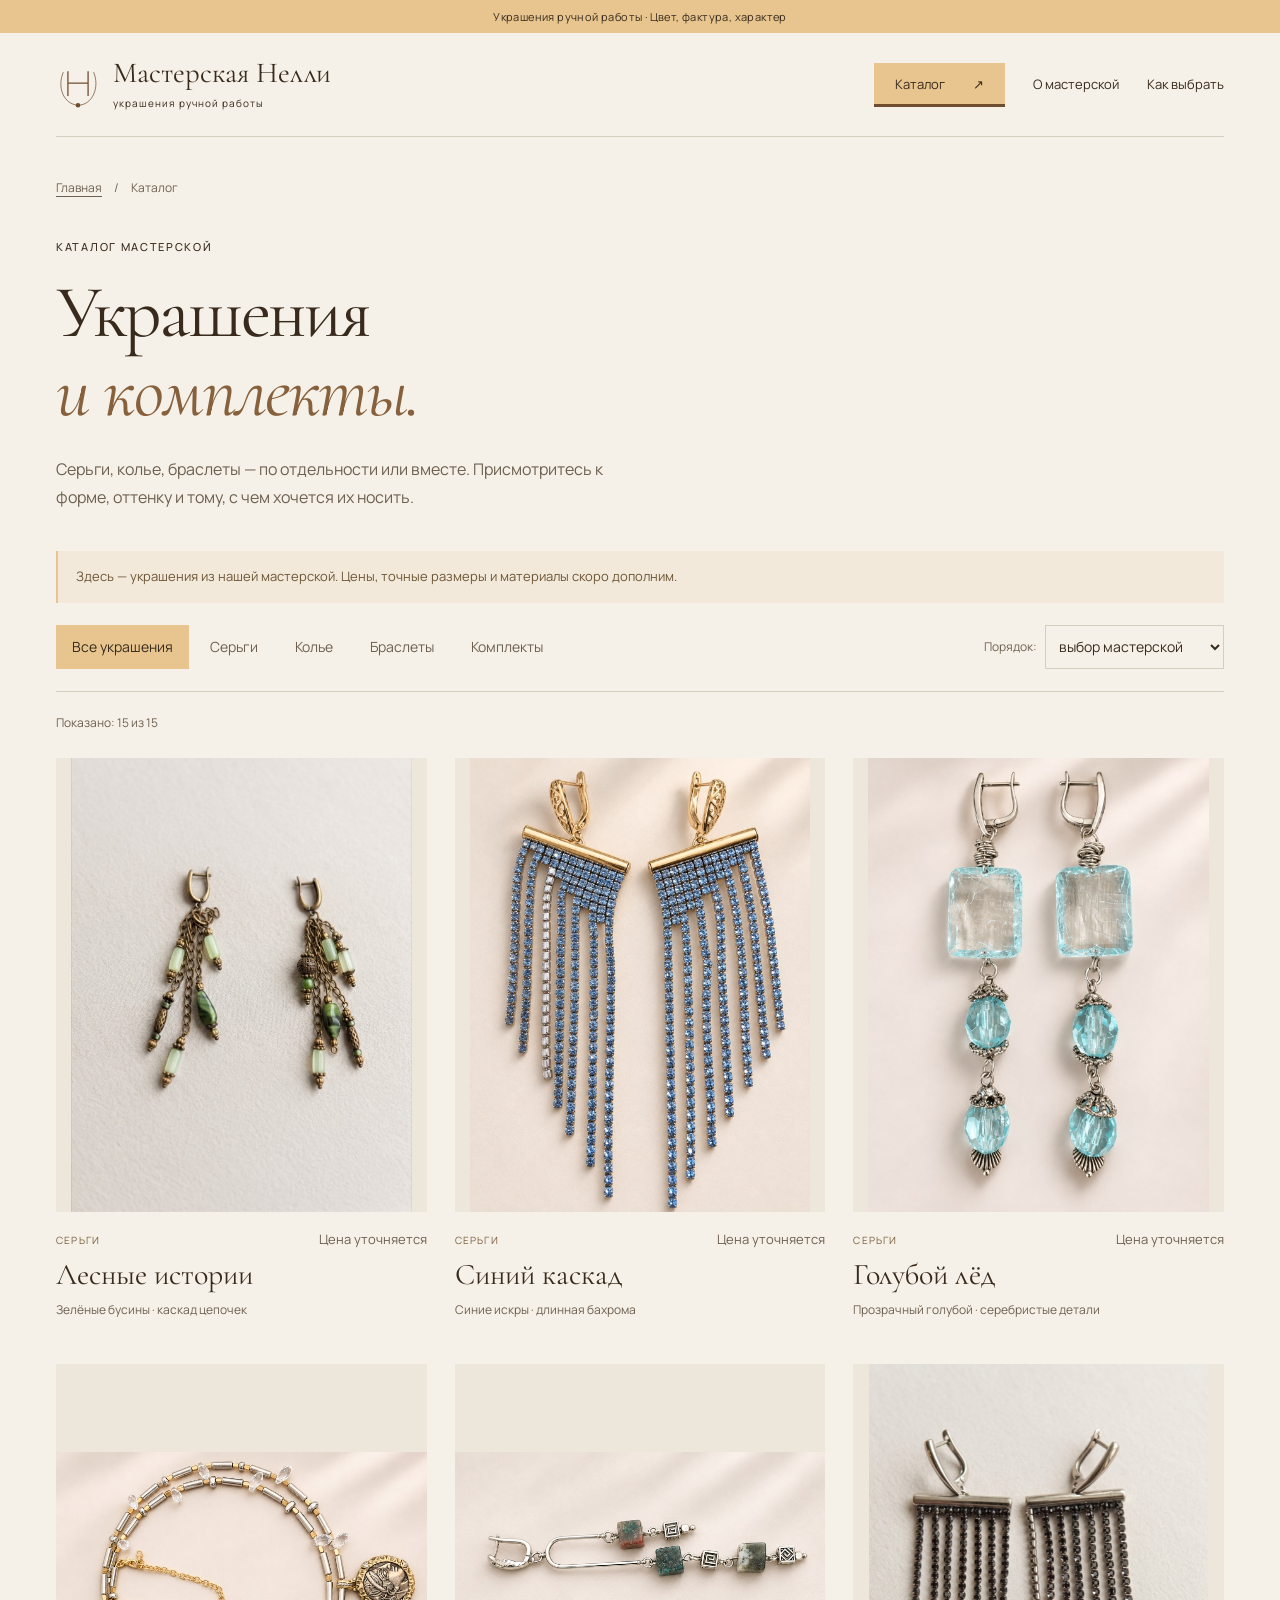
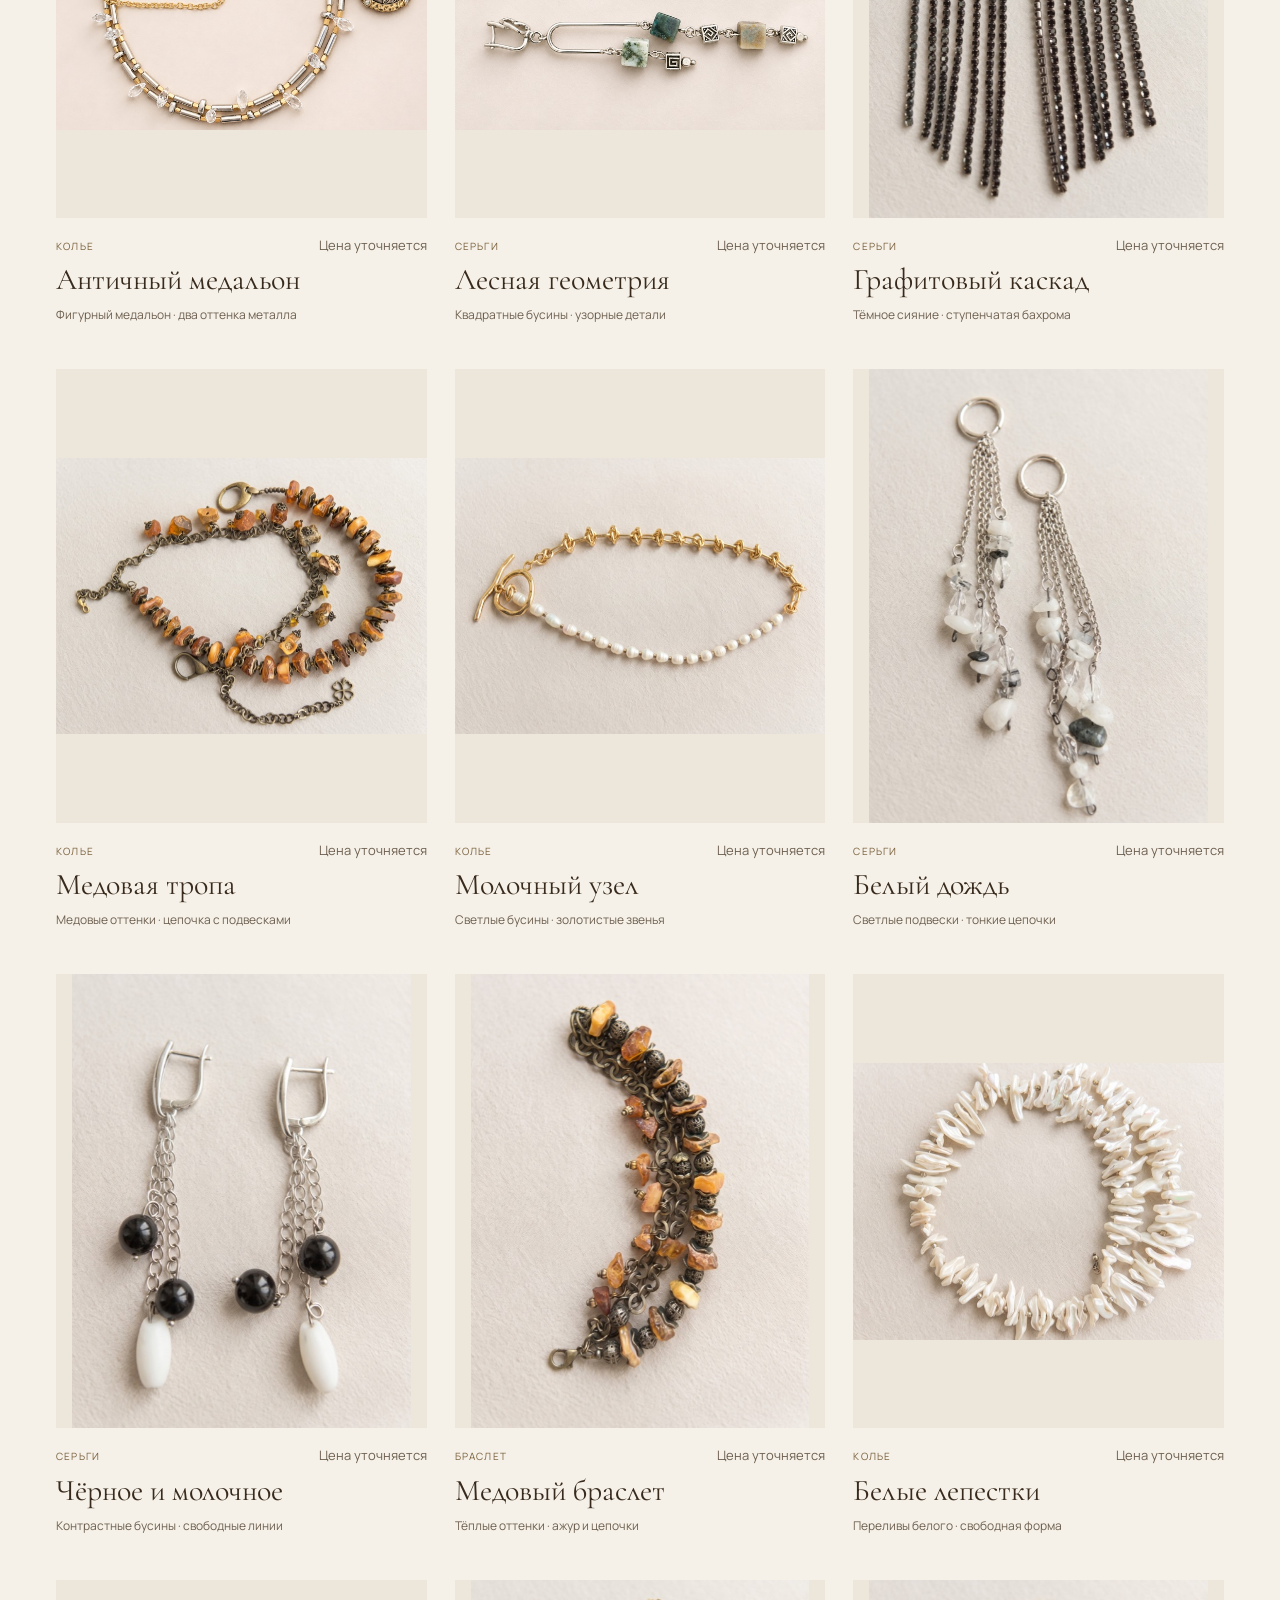
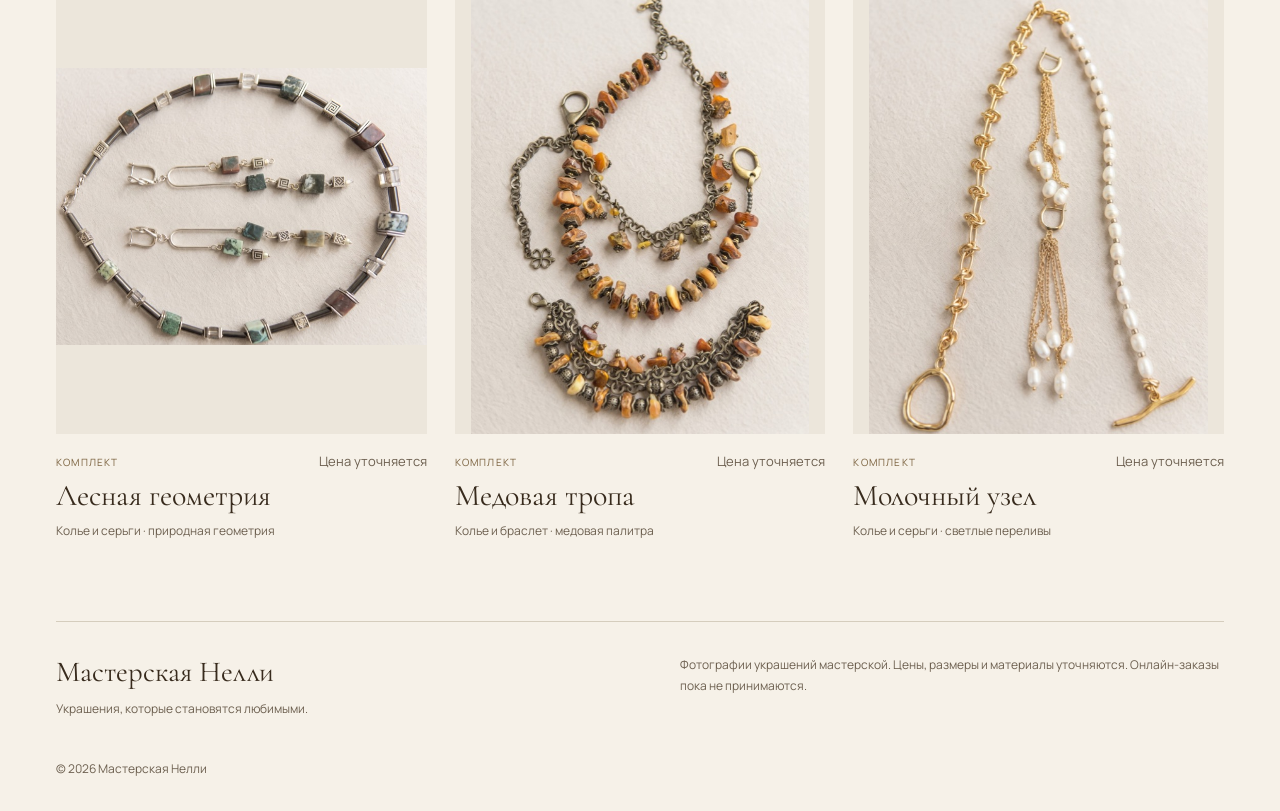
==== commit 5ab94122: "amber style change" ====
--- a/catalog.html
+++ b/catalog.html
@@ -4,9 +4,9 @@
   <meta charset="utf-8">
   <meta name="viewport" content="width=device-width, initial-scale=1">
   <meta name="description" content="Коллекция украшений Мастерской Нелли: серьги, колье, браслеты и комплекты. Фотографии украшений ручной работы.">
-  <meta name="theme-color" content="#f6f1e8">
+  <meta name="theme-color" content="#e8c58e">
   <title>Украшения — Мастерская Нелли</title>
-  <link rel="stylesheet" href="styles.css?v=4">
+  <link rel="stylesheet" href="styles.css?v=6">
   <script src="app.js?v=4" defer></script>
 </head>
 <body>
--- a/styles.css
+++ b/styles.css
@@ -2,10 +2,11 @@
 
 :root {
   --paper: #f6f1e8;
-  --ink: #34362b;
-  --muted: #696556;
-  --sage: #6b7051;
-  --sage-dark: #424831;
+  --ink: #382b1d;
+  --muted: #6d6050;
+  --amber: #e8c58e;
+  --amber-text: #87603c;
+  --amber-dark: #704d2f;
   --blush: #e9dcc6;
   --line: #d5cdbd;
   --serif: 'Cormorant Garamond', Georgia, serif;
@@ -23,31 +24,31 @@
 main, section, article, figure, .hero-copy, .product-detail { min-width: 0; }
 h1, h2, h3, p, dd { overflow-wrap: break-word; }
 h1, h2, h3 { font-family: var(--serif); font-weight: 400; line-height: 1.06; }
-em { color: var(--sage); font-weight: 400; }
-a:focus-visible, button:focus-visible, input:focus-visible, select:focus-visible, summary:focus-visible { outline: 2px solid var(--sage-dark); outline-offset: 5px; }
+em { color: var(--amber-text); font-weight: 400; }
+a:focus-visible, button:focus-visible, input:focus-visible, select:focus-visible, summary:focus-visible { outline: 2px solid var(--amber-dark); outline-offset: 5px; }
 .container { width: min(1280px, calc(100% - 112px)); margin-inline: auto; }
 .eyebrow { font: 500 11px/1.8 var(--sans); text-transform: uppercase; letter-spacing: 1.7px; }
-.announcement { text-align: center; padding: 7px 20px; background: #424831; font-size: 11px; color: #f6f1e8; letter-spacing: .4px; }
+.announcement { text-align: center; padding: 7px 20px; background: var(--amber); font-size: 11px; color: var(--ink); letter-spacing: .4px; }
 .site-header { width: min(1280px, calc(100% - 112px)); margin: auto; display: flex; align-items: center; justify-content: space-between; gap: 32px; padding: 24px 0; border-bottom: 1px solid var(--line); }
 .brand { display: flex; align-items: center; gap: 13px; font: 29px/1.1 var(--serif); }
-.brand-mark { width: 44px; height: 52px; flex-shrink: 0; color: var(--sage-dark); }
+.brand-mark { width: 44px; height: 52px; flex-shrink: 0; color: var(--amber-dark); }
 .brand small { display: block; font: 10px/1.8 var(--sans); letter-spacing: 1px; margin-top: 5px; }
 .site-header nav { display: flex; align-items: center; gap: 28px; font-size: 13px; }
 .site-header nav a { display: inline-flex; align-items: center; justify-content: center; min-height: 44px; padding: 8px 0; }
-.site-header nav a:hover { color: var(--sage); }
-.site-header nav .catalog-entry { color: var(--paper); background: var(--sage-dark); padding: 10px 21px; gap: 28px; }
-.site-header nav .catalog-entry:hover { background: #303e29; }
-.catalog-entry[aria-current=page] { box-shadow: inset 0 -3px #b5bda6; }
+.site-header nav a:hover { color: var(--amber-text); }
+.site-header nav .catalog-entry { color: var(--ink); background: var(--amber); padding: 10px 21px; gap: 28px; }
+.site-header nav .catalog-entry:hover { background: #ddb577; }
+.catalog-entry[aria-current=page] { box-shadow: inset 0 -3px var(--amber-dark); }
 .skip-link { position: absolute; top: -100px; left: 20px; background: var(--paper); padding: 12px; z-index: 10; }
 .skip-link:focus { top: 10px; }
 .hero { display: grid; grid-template-columns: 1.12fr 1fr; gap: 46px; align-items: center; padding-top: 54px; padding-bottom: 50px; }
 .hero-copy { padding-block: 24px; }
 h1 { font-size: clamp(58px, 6.6vw, 94px); letter-spacing: -2.3px; }
 .hero h1 { margin: 25px 0 28px 0; position: relative; z-index: 1; }
-.hero h1 em { color: #806236; }
+.hero h1 em { color: var(--amber-text); }
 .hero-description { max-width: 365px; color: var(--muted); font-size: 16px; line-height: 1.85; }
-.text-link { display: inline-flex; align-items: center; min-height: 44px; gap: 24px; border-bottom: 1px solid #8b927d; font-size: 13px; }
-.text-link:hover { color: var(--sage); border-color: var(--sage-dark); }
+.text-link { display: inline-flex; align-items: center; min-height: 44px; gap: 24px; border-bottom: 1px solid #c7a276; font-size: 13px; }
+.text-link:hover { color: var(--amber-text); border-color: var(--amber-dark); }
 .hero .text-link { margin-top: 23px; }
 .text-link span { font-size: 22px; }
 .hero-direction { max-width: 340px; color: var(--muted); font-size: 12px; margin-top: 23px; line-height: 1.75; }
@@ -59,7 +60,7 @@
 .visual-side-note { position: absolute; right: 0; top: 0; writing-mode: vertical-rl; font-size: 9px; letter-spacing: 2px; text-transform: uppercase; color: var(--muted); }
 .values-strip { display: flex; gap: 24px; justify-content: space-between; border-block: 1px solid var(--line); padding-block: 20px; color: var(--muted); font-size: 12px; }
 .values-strip span { display: flex; align-items: center; gap: 15px; }
-.values-strip span::before { content: ''; width: 5px; height: 5px; border: 1px solid #859173; border-radius: 50%; }
+.values-strip span::before { content: ''; width: 5px; height: 5px; border: 1px solid var(--amber-text); border-radius: 50%; }
 .section { padding-block: 100px; }
 h2 { font-size: clamp(43px, 4.5vw, 64px); letter-spacing: -1.3px; }
 .section-heading { display: flex; align-items: end; justify-content: space-between; gap: 40px; }
@@ -67,29 +68,29 @@
 .section-intro { max-width: 360px; color: var(--muted); font-size: 16px; padding-bottom: 6px; }
 .occasion-grid { display: grid; grid-template-columns: repeat(3, minmax(0, 1fr)); gap: 40px; margin-top: 52px; }
 .occasion-grid article { border-top: 1px solid var(--line); padding-top: 22px; position: relative; }
-.occasion-number { float: right; font: italic 19px var(--serif); color: var(--sage); }
+.occasion-number { float: right; font: italic 19px var(--serif); color: var(--amber-text); }
 .occasion-grid h3 { font-size: 32px; line-height: 1.12; min-height: 72px; margin: 23px 0 16px; max-width: 290px; }
 .occasion-grid article > p:last-child { color: var(--muted); font-size: 16px; line-height: 1.8; max-width: 350px; }
-.story-section { background: #e9e5d9; padding-block: 76px; }
+.story-section { background: #f1e6d6; padding-block: 76px; }
 .story-grid { display: grid; grid-template-columns: 1fr 1fr; gap: 95px; align-items: center; }
 .story-art { background: var(--paper); padding: 16px 16px 20px; border: 1px solid var(--line); }
-.sketch-header { display: flex; justify-content: space-between; gap: 16px; font-size: 10px; letter-spacing: 1px; color: #686a59; }
+.sketch-header { display: flex; justify-content: space-between; gap: 16px; font-size: 10px; letter-spacing: 1px; color: var(--muted); }
 .story-art img { aspect-ratio: 4/5; max-height: 510px; object-fit: contain; background: #ece6db; }
 .story-art figcaption { padding-top: 16px; color: var(--muted); font-size: 11px; line-height: 1.7; }
 .story-copy h2 { margin: 20px 0 28px; }
-.story-copy > p:not(.eyebrow):not(.story-signature) { color: #555e4d; margin-top: 18px; font-size: 16px; line-height: 1.85; }
-.story-copy .story-signature { font: italic 29px var(--serif); color: var(--sage-dark); margin-top: 28px; }
+.story-copy > p:not(.eyebrow):not(.story-signature) { color: var(--muted); margin-top: 18px; font-size: 16px; line-height: 1.85; }
+.story-copy .story-signature { font: italic 29px var(--serif); color: var(--amber-dark); margin-top: 28px; }
 .choosing { display: grid; grid-template-columns: .85fr 1.15fr; gap: 90px; }
 .choosing-heading h2 { margin: 19px 0 25px; }
 .choosing-heading > p:last-child { color: var(--muted); }
 .care-grid article { display: grid; grid-template-columns: 35px minmax(0, 1fr); gap: 22px; padding: 25px 0; border-top: 1px solid var(--line); }
 .care-grid article:last-child { padding-bottom: 0; }
-.care-icon { color: var(--sage); font: italic 23px var(--serif); padding-top: 5px; }
+.care-icon { color: var(--amber-text); font: italic 23px var(--serif); padding-top: 5px; }
 .care-grid h3 { font-size: 31px; margin-bottom: 13px; }
 .care-grid p { color: var(--muted); font-size: 16px; line-height: 1.8; }
 .closing-banner { display: flex; justify-content: space-between; align-items: center; gap: 40px; background: var(--blush); padding: 50px 56px; margin-bottom: 65px; }
 .closing-banner > p { font: 52px/1.08 var(--serif); letter-spacing: -1px; }
-.closing-banner em { color: #795a31; }
+.closing-banner em { color: var(--amber-text); }
 .closing-note { border-left: 1px solid #c7b3a7; padding-left: 34px; }
 .closing-note p { font-size: 14px; margin-top: 12px; color: #665137; }
 .site-footer { display: grid; grid-template-columns: 1fr 1fr; gap: 24px 80px; border-top: 1px solid var(--line); padding-block: 32px; }
@@ -97,7 +98,7 @@
 .site-footer p:not(.demo-note) { font-size: 12px; color: var(--muted); margin-top: 9px; }
 .demo-note, .site-footer small { color: var(--muted); font-size: 12px; }
 .site-footer small { grid-column: 1 / -1; padding-top: 15px; }
-.site-footer a:hover { color: var(--sage); }
+.site-footer a:hover { color: var(--amber-text); }
 /* The catalog and individual pieces share the same restrained typography. */
 .page-heading { padding: 28px 0 40px; }
 .breadcrumbs { display: flex; align-items: center; flex-wrap: wrap; gap: 6px 12px; color: var(--muted); font-size: 12px; margin-bottom: 28px; }
@@ -105,12 +106,12 @@
 .page-heading h1 { font-size: clamp(50px, 5.8vw, 80px); margin: 16px 0 25px; }
 .page-heading > p:not(.eyebrow) { color: var(--muted); max-width: 560px; font-size: 16px; }
 .catalog-section { padding-bottom: 80px; }
-.prototype-note { border-left: 2px solid #929b82; background: #ede7da; padding: 14px 18px; color: #59614f; font-size: 13px; line-height: 1.8; }
+.prototype-note { border-left: 2px solid var(--amber); background: #f3e9db; padding: 14px 18px; color: #6d5736; font-size: 13px; line-height: 1.8; }
 .catalog-toolbar { display: flex; align-items: center; justify-content: space-between; gap: 18px; flex-wrap: wrap; border-bottom: 1px solid var(--line); padding: 22px 0; margin-bottom: 20px; }
 .filters { display: flex; flex-wrap: wrap; gap: 5px; }
 .filter-button { min-height: 44px; padding: 9px 15px; background: transparent; border: 1px solid transparent; color: var(--muted); font-size: 14px; }
 .filter-button:hover { border-color: var(--line); color: var(--ink); }
-.filter-button[aria-pressed=true] { color: var(--paper); background: var(--sage-dark); }
+.filter-button[aria-pressed=true] { color: var(--ink); background: var(--amber); }
 .sort-label { display: flex; gap: 8px; align-items: center; flex-wrap: wrap; font-size: 12px; color: var(--muted); }
 .sort-label select { min-height: 44px; max-width: 100%; padding: 8px 24px 8px 9px; color: var(--ink); border: 1px solid var(--line); background: transparent; font-size: 14px; border-radius: 0; }
 .catalog-count { font-size: 12px; color: var(--muted); margin-bottom: 25px; }
@@ -125,13 +126,13 @@
 .product-info .product-kind { margin: 0 0 9px; color: #79603c; text-transform: uppercase; letter-spacing: 1.2px; font-size: 10px; }
 .product-info p { font-size: 12px; margin-top: 8px; color: var(--muted); }
 .product-price { white-space: nowrap; font-size: 13px; color: var(--muted); }
-.product-card-link:hover h3 { color: var(--sage); }
+.product-card-link:hover h3 { color: var(--amber-text); }
 .product-layout { display: grid; grid-template-columns: 1.1fr 1fr; gap: 72px; align-items: start; padding-bottom: 80px; }
 .detail-photo { background: #ece6db; aspect-ratio: 4/4.8; object-fit: contain; }
 .gallery-views { display: flex; gap: 12px; margin-top: 16px; }
 .gallery-view { display: grid; gap: 5px; padding: 6px; border: 1px solid var(--line); background: transparent; color: var(--muted); font-size: 12px; }
 .gallery-view img { width: 80px; height: 64px; object-fit: contain; }
-.gallery-view[aria-pressed=true] { border-color: var(--sage-dark); color: var(--ink); box-shadow: 0 0 0 1px var(--sage-dark); }
+.gallery-view[aria-pressed=true] { border-color: var(--amber-dark); color: var(--ink); box-shadow: 0 0 0 1px var(--amber-dark); }
 .photo-credit { font-size: 12px; color: var(--muted); margin-top: 14px; }
 .product-detail { padding-top: 10px; }
 .product-detail h1 { font-size: clamp(44px, 5vw, 68px); margin: 20px 0; }
